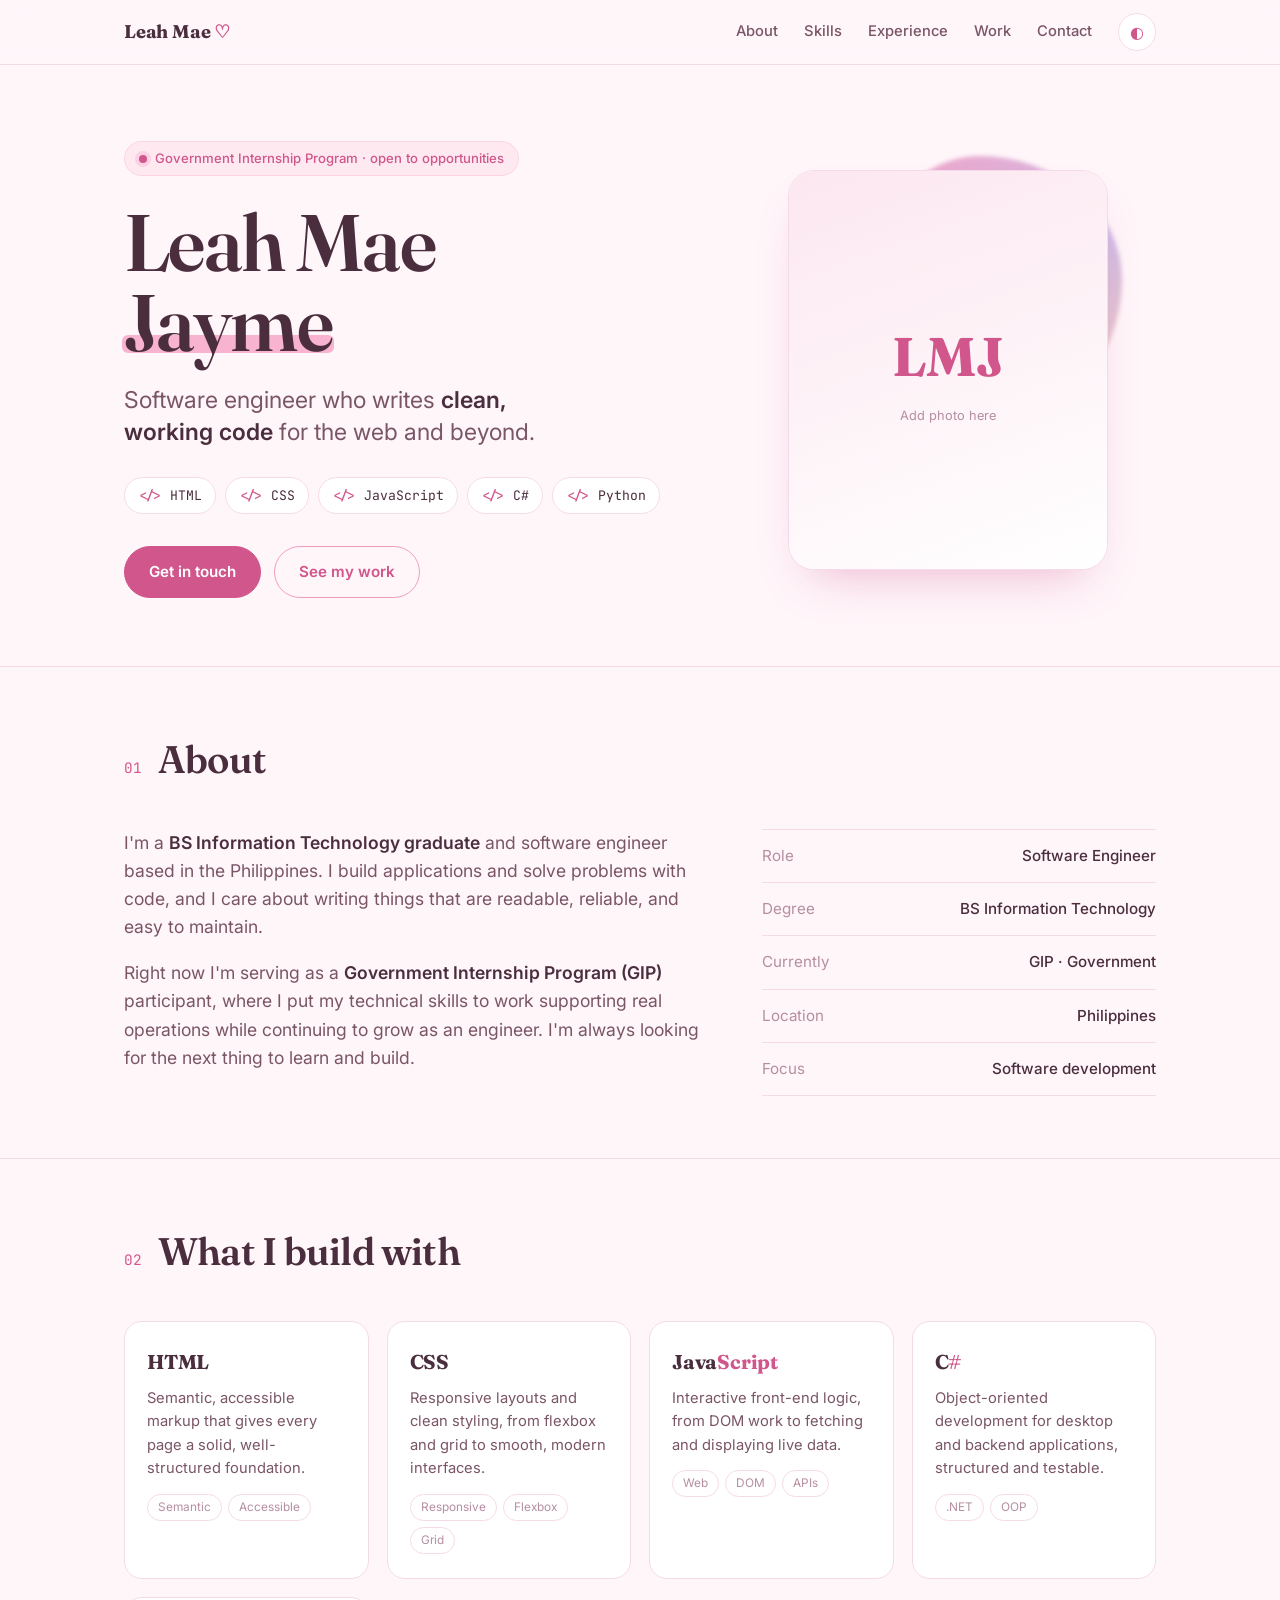
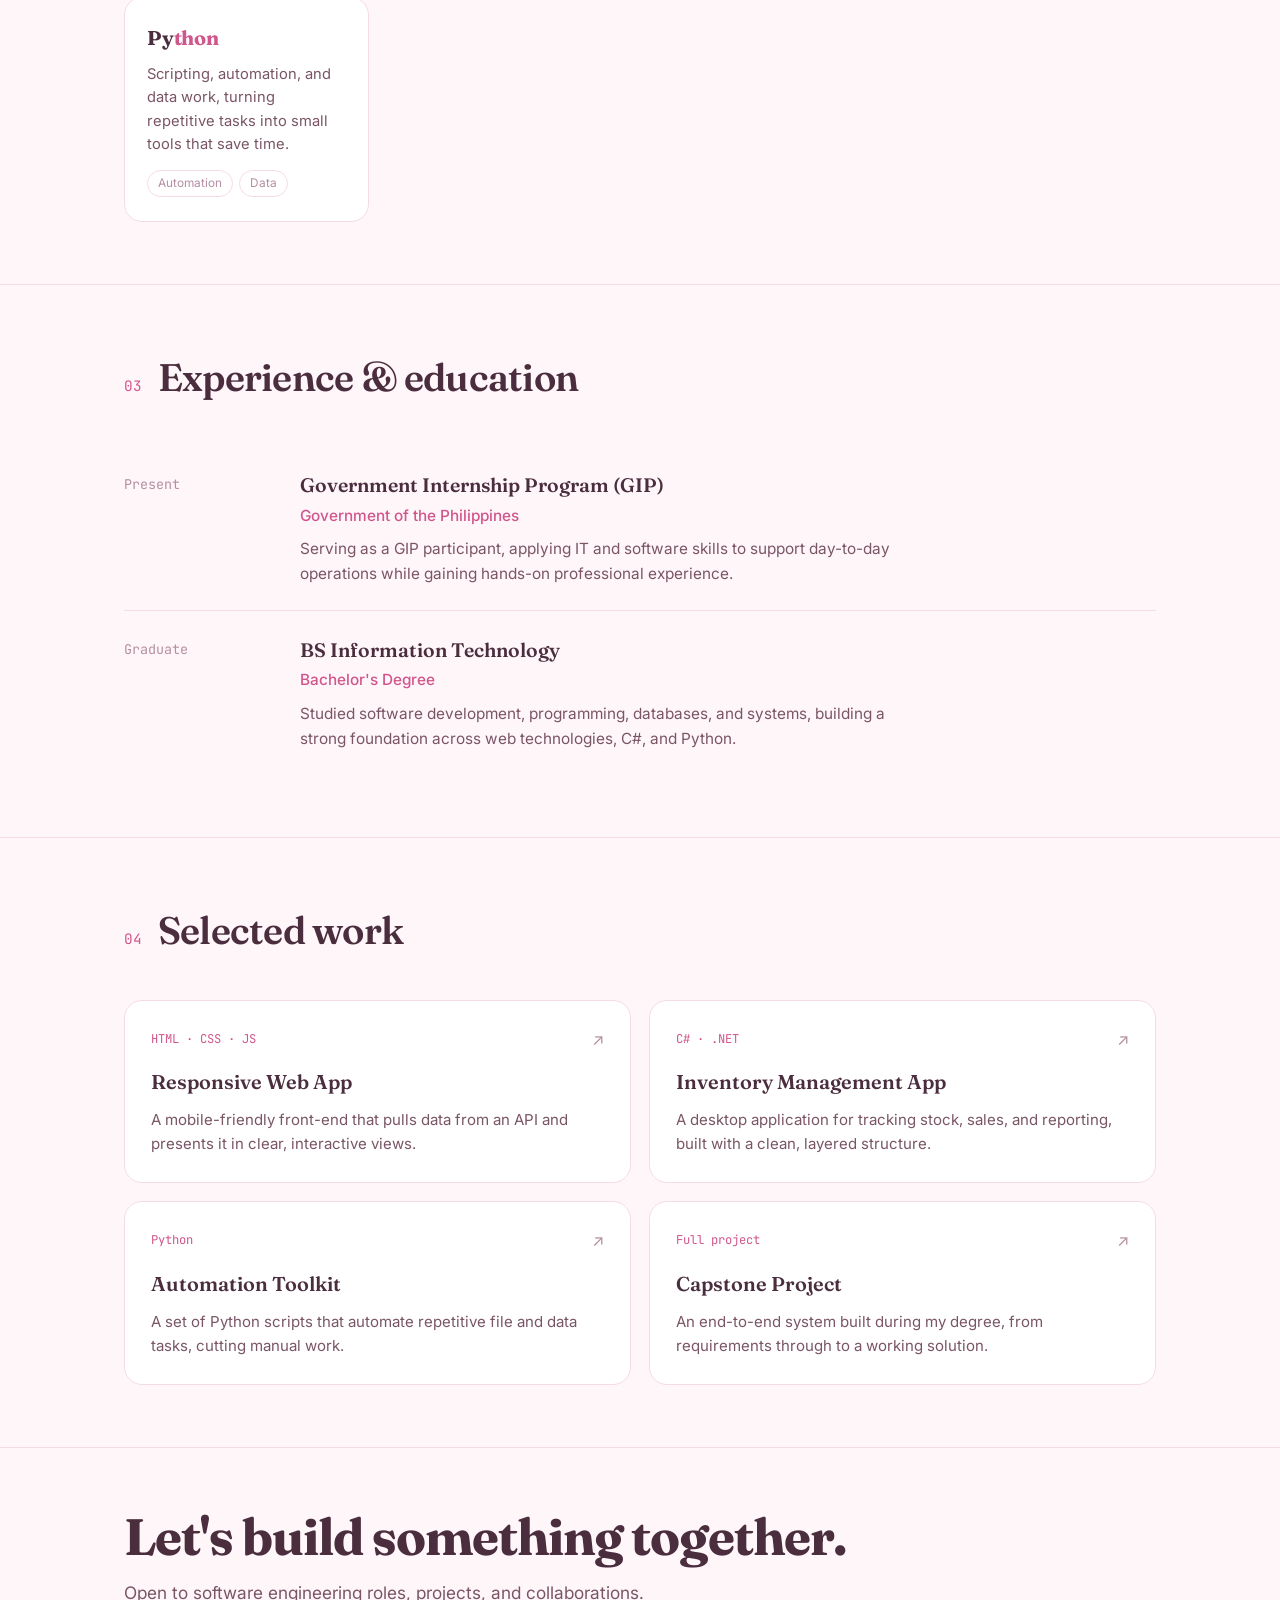
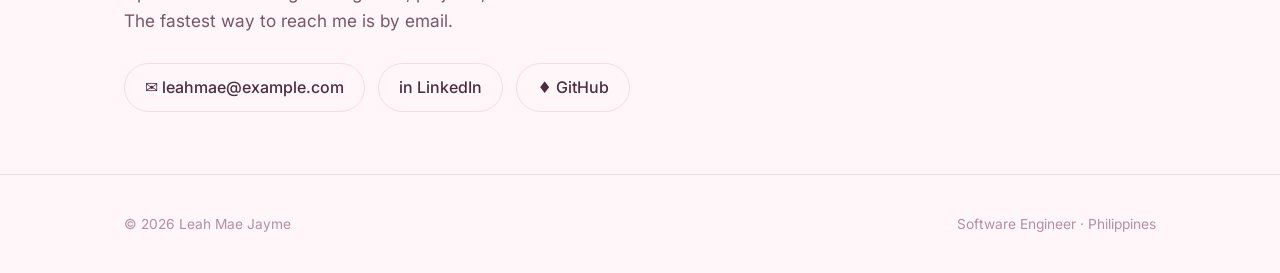
==== index.html @ d8b6f7a2 "xfrgtyht" ====
<!DOCTYPE html>
<html lang="en">
<head>
<meta charset="UTF-8">
<meta name="viewport" content="width=device-width, initial-scale=1, viewport-fit=cover">
<title>Leah Mae Jayme — Software Engineer</title>
<link rel="preconnect" href="https://fonts.googleapis.com">
<link rel="preconnect" href="https://fonts.gstatic.com" crossorigin>
<link href="https://fonts.googleapis.com/css2?family=Fraunces:opsz,wght@9..144,500;9..144,600;9..144,700&family=Inter:wght@400;500;600&family=JetBrains+Mono:wght@500&display=swap" rel="stylesheet">
<link rel="stylesheet" href="style.css">
</head>
<body>

<header class="nav">
  <div class="wrap nav-inner">
    <div class="brand">Leah Mae<span> ♡</span></div>
    <nav class="nav-links">
      <a href="#about" class="hide-sm">About</a>
      <a href="#skills" class="hide-sm">Skills</a>
      <a href="#experience" class="hide-sm">Experience</a>
      <a href="#work" class="hide-sm">Work</a>
      <a href="#contact">Contact</a>
      <button class="theme-btn" id="theme" aria-label="Toggle dark mode">◐</button>
    </nav>
  </div>
</header>

<main>
  <section class="hero" style="border-top:none">
    <div class="wrap hero-grid">
      <div>
        <div class="avail reveal d1"><span class="dot"></span> Government Internship Program · open to opportunities</div>
        <h1 class="reveal d1">Leah Mae<br><span class="last">Jayme</span></h1>
        <p class="role reveal d2">Software engineer who writes <b>clean, working code</b> for the web and beyond.</p>
        <div class="langs reveal d3">
          <span class="chip"><b>&lt;/&gt;</b> HTML</span>
          <span class="chip"><b>&lt;/&gt;</b> CSS</span>
          <span class="chip"><b>&lt;/&gt;</b> JavaScript</span>
          <span class="chip"><b>&lt;/&gt;</b> C#</span>
          <span class="chip"><b>&lt;/&gt;</b> Python</span>
        </div>
        <div class="cta-row reveal d4">
          <a class="btn" href="#contact">Get in touch</a>
          <a class="btn ghost" href="#work">See my work</a>
        </div>
      </div>
      <div class="photo-col reveal d2">
        <div class="photo-frame">
          <div class="blob"></div>
          <div class="photo">
            <!-- To use a real photo, replace this whole .photo-ph block with:
                 <img class="photo-img" src="PHOTO_URL_OR_DATA_URI" alt="Leah Mae Jayme"> -->
            <div class="photo-ph">
              <span class="initials">LMJ</span>
              <small>Add photo here</small>
            </div>
          </div>
        </div>
      </div>
    </div>
  </section>

  <section id="about">
    <div class="wrap">
      <div class="sec-head"><span class="idx">01</span><h2>About</h2></div>
      <div class="about-grid">
        <div>
          <p>I'm a <b>BS Information Technology graduate</b> and software engineer based in the Philippines. I build applications and solve problems with code, and I care about writing things that are readable, reliable, and easy to maintain.</p>
          <p>Right now I'm serving as a <b>Government Internship Program (GIP)</b> participant, where I put my technical skills to work supporting real operations while continuing to grow as an engineer. I'm always looking for the next thing to learn and build.</p>
        </div>
        <div class="facts">
          <div class="fact"><span class="k">Role</span><span class="v">Software Engineer</span></div>
          <div class="fact"><span class="k">Degree</span><span class="v">BS Information Technology</span></div>
          <div class="fact"><span class="k">Currently</span><span class="v">GIP · Government</span></div>
          <div class="fact"><span class="k">Location</span><span class="v">Philippines</span></div>
          <div class="fact"><span class="k">Focus</span><span class="v">Software development</span></div>
        </div>
      </div>
    </div>
  </section>

  <section id="skills">
    <div class="wrap">
      <div class="sec-head"><span class="idx">02</span><h2>What I build with</h2></div>
      <div class="skills">
        <div class="skill">
          <div class="lang">HTML</div>
          <p>Semantic, accessible markup that gives every page a solid, well-structured foundation.</p>
          <div class="tags"><span>Semantic</span><span>Accessible</span></div>
        </div>
        <div class="skill">
          <div class="lang">CSS</div>
          <p>Responsive layouts and clean styling, from flexbox and grid to smooth, modern interfaces.</p>
          <div class="tags"><span>Responsive</span><span>Flexbox</span><span>Grid</span></div>
        </div>
        <div class="skill">
          <div class="lang">Java<em>Script</em></div>
          <p>Interactive front-end logic, from DOM work to fetching and displaying live data.</p>
          <div class="tags"><span>Web</span><span>DOM</span><span>APIs</span></div>
        </div>
        <div class="skill">
          <div class="lang">C<em>#</em></div>
          <p>Object-oriented development for desktop and backend applications, structured and testable.</p>
          <div class="tags"><span>.NET</span><span>OOP</span></div>
        </div>
        <div class="skill">
          <div class="lang">Py<em>thon</em></div>
          <p>Scripting, automation, and data work, turning repetitive tasks into small tools that save time.</p>
          <div class="tags"><span>Automation</span><span>Data</span></div>
        </div>
      </div>
    </div>
  </section>

  <section id="experience">
    <div class="wrap">
      <div class="sec-head"><span class="idx">03</span><h2>Experience &amp; education</h2></div>
      <div class="tl">
        <div class="tl-item">
          <div class="tl-when">Present</div>
          <div class="tl-body">
            <h3>Government Internship Program (GIP)</h3>
            <div class="org">Government of the Philippines</div>
            <p>Serving as a GIP participant, applying IT and software skills to support day-to-day operations while gaining hands-on professional experience.</p>
          </div>
        </div>
        <div class="tl-item">
          <div class="tl-when">Graduate</div>
          <div class="tl-body">
            <h3>BS Information Technology</h3>
            <div class="org">Bachelor's Degree</div>
            <p>Studied software development, programming, databases, and systems, building a strong foundation across web technologies, C#, and Python.</p>
          </div>
        </div>
      </div>
    </div>
  </section>

  <section id="work">
    <div class="wrap">
      <div class="sec-head"><span class="idx">04</span><h2>Selected work</h2></div>
      <div class="proj">
        <a class="card" href="#contact">
          <div class="top"><span class="stack">HTML · CSS · JS</span><span class="arrow">↗</span></div>
          <h3>Responsive Web App</h3>
          <p>A mobile-friendly front-end that pulls data from an API and presents it in clear, interactive views.</p>
        </a>
        <a class="card" href="#contact">
          <div class="top"><span class="stack">C# · .NET</span><span class="arrow">↗</span></div>
          <h3>Inventory Management App</h3>
          <p>A desktop application for tracking stock, sales, and reporting, built with a clean, layered structure.</p>
        </a>
        <a class="card" href="#contact">
          <div class="top"><span class="stack">Python</span><span class="arrow">↗</span></div>
          <h3>Automation Toolkit</h3>
          <p>A set of Python scripts that automate repetitive file and data tasks, cutting manual work.</p>
        </a>
        <a class="card" href="#contact">
          <div class="top"><span class="stack">Full project</span><span class="arrow">↗</span></div>
          <h3>Capstone Project</h3>
          <p>An end-to-end system built during my degree, from requirements through to a working solution.</p>
        </a>
      </div>
    </div>
  </section>

  <section id="contact" class="contact">
    <div class="wrap">
      <h2>Let's build something together.</h2>
      <p>Open to software engineering roles, projects, and collaborations. The fastest way to reach me is by email.</p>
      <div class="links">
        <a class="link-pill" href="mailto:leahmae@example.com">✉ leahmae@example.com</a>
        <a class="link-pill" href="#">in LinkedIn</a>
        <a class="link-pill" href="#">♦ GitHub</a>
      </div>
    </div>
  </section>
</main>

<footer>
  <div class="wrap">
    <span>© <span id="yr"></span> Leah Mae Jayme</span>
    <span>Software Engineer · Philippines</span>
  </div>
</footer>
<script src="script.js"></script>
</body>
</html>
---- style.css ----
:root {
    --blush: #FFF6FA;
    --blush-2: #FCE7F0;
    --ink: #4B2E3E;
    --ink-soft: #7A5566;
    --muted: #B58EA1;
    --line: #F5DBE7;
    --pink: #F49CC0;
    --pink-soft: #FBD3E4;
    --pink-ink: #D0568B;
    --lav: #C6B4E6;
    --peach: #FFC9B0;
    --card: #FFFFFF;
    box-sizing: border-box;
    padding-top: env(safe-area-inset-top, 0px);
    padding-bottom: env(safe-area-inset-bottom, 0px);
  }
  @media (prefers-color-scheme: dark) {
    :root:not([data-theme="light"]) {
      --blush: #221822;
      --blush-2: #2E2130;
      --ink: #FCEAF2;
      --ink-soft: #E4C6D6;
      --muted: #A9819A;
      --line: #3B2A38;
      --pink: #F7A8CB;
      --pink-soft: #4A2C3E;
      --pink-ink: #FBB9D6;
      --lav: #CBBAE9;
      --peach: #F2B79C;
      --card: #2A1D29;
    }
  }
  :root[data-theme="dark"] {
    --blush: #221822;
    --blush-2: #2E2130;
    --ink: #FCEAF2;
    --ink-soft: #E4C6D6;
    --muted: #A9819A;
    --line: #3B2A38;
    --pink: #F7A8CB;
    --pink-soft: #4A2C3E;
    --pink-ink: #FBB9D6;
    --lav: #CBBAE9;
    --peach: #F2B79C;
    --card: #2A1D29;
  }

  * { box-sizing: border-box; }
  html { scroll-behavior: smooth; scroll-padding-top: calc(env(safe-area-inset-top, 0px) + 84px); }
  @media (prefers-reduced-motion: reduce) { html { scroll-behavior: auto; } }
  body {
    margin: 0;
    background: var(--blush);
    color: var(--ink);
    font-family: 'Inter', system-ui, sans-serif;
    line-height: 1.6;
    -webkit-font-smoothing: antialiased;
    overflow-x: hidden;
  }
  img { max-width: 100%; display: block; }
  a { color: inherit; }
  ::selection { background: var(--pink); color: #4B2E3E; }
  .wrap { width: 100%; max-width: 1080px; margin: 0 auto; padding: 0 24px; }

  /* Nav */
  header.nav {
    position: sticky; top: 0; z-index: 50;
    padding-top: env(safe-area-inset-top, 0px);
    background: color-mix(in srgb, var(--blush) 82%, transparent);
    backdrop-filter: blur(10px);
    border-bottom: 1px solid var(--line);
  }
  .nav-inner { display: flex; align-items: center; justify-content: space-between; height: 64px; }
  .brand { font-family: 'Fraunces'; font-weight: 700; font-size: 1.15rem; letter-spacing: -0.01em; }
  .brand span { color: var(--pink-ink); }
  .nav-links { display: flex; gap: 26px; align-items: center; }
  .nav-links a { text-decoration: none; color: var(--ink-soft); font-size: 0.92rem; font-weight: 500; transition: color .2s; }
  .nav-links a:hover { color: var(--pink-ink); }
  .theme-btn {
    border: 1px solid var(--line); background: var(--card); color: var(--pink-ink);
    width: 38px; height: 38px; border-radius: 50%; cursor: pointer; font-size: 1rem;
    display: grid; place-items: center; transition: border-color .2s, transform .2s;
  }
  .theme-btn:hover { border-color: var(--pink); transform: rotate(20deg); }
  @media (max-width: 640px) { .hide-sm { display: none; } }

  /* Hero */
  .hero { padding: 76px 0 68px; }
  .hero-grid { display: grid; grid-template-columns: 1.35fr 1fr; gap: 56px; align-items: center; }
  .avail {
    display: inline-flex; align-items: center; gap: 8px;
    font-size: 0.82rem; font-weight: 500; color: var(--pink-ink);
    border: 1px solid var(--pink-soft); border-radius: 999px; padding: 6px 14px; margin-bottom: 26px;
    background: color-mix(in srgb, var(--pink) 14%, transparent);
  }
  .avail .dot { width: 8px; height: 8px; border-radius: 50%; background: var(--pink-ink); box-shadow: 0 0 0 4px color-mix(in srgb, var(--pink) 30%, transparent); }
  .hero h1 {
    font-family: 'Fraunces'; font-weight: 600;
    font-size: clamp(2.7rem, 7vw, 5rem); line-height: 1.0; letter-spacing: -0.02em; margin: 0;
  }
  .hero h1 .last { position: relative; display: inline-block; }
  .hero h1 .last::after {
    content: ""; position: absolute; left: -2px; right: -2px; bottom: 0.12em; height: 0.22em;
    background: var(--pink); border-radius: 6px; z-index: -1; opacity: .75;
    transform: scaleX(0); transform-origin: left;
    animation: swash 0.7s cubic-bezier(.5,.1,.2,1) 0.5s forwards;
  }
  @keyframes swash { to { transform: scaleX(1); } }
  .hero .role {
    font-family: 'Inter'; font-weight: 400; font-size: clamp(1.1rem, 2.6vw, 1.45rem);
    color: var(--ink-soft); margin: 22px 0 0; max-width: 30ch; line-height: 1.4;
  }
  .hero .role b { color: var(--ink); font-weight: 600; }
  .langs { display: flex; flex-wrap: wrap; gap: 9px; margin: 28px 0 32px; }
  .chip {
    font-family: 'JetBrains Mono', monospace; font-size: 0.82rem;
    padding: 7px 13px; border-radius: 999px;
    border: 1px solid var(--line); background: var(--card); color: var(--ink);
  }
  .chip b { color: var(--pink-ink); font-weight: 500; }
  .cta-row { display: flex; flex-wrap: wrap; gap: 13px; align-items: center; }
  .btn {
    display: inline-flex; align-items: center; gap: 8px; text-decoration: none;
    font-weight: 600; font-size: 0.95rem; padding: 13px 24px; border-radius: 999px;
    background: var(--pink-ink); color: #fff; border: 1px solid var(--pink-ink);
    transition: transform .15s, box-shadow .2s;
  }
  .btn:hover { transform: translateY(-2px); box-shadow: 0 10px 24px -10px var(--pink-ink); }
  .btn.ghost { background: transparent; color: var(--pink-ink); border-color: var(--pink); box-shadow: none; }
  .btn.ghost:hover { background: color-mix(in srgb, var(--pink) 14%, transparent); transform: translateY(-2px); }

  /* Photo */
  .photo-col { display: flex; justify-content: center; }
  .photo-frame { position: relative; width: 100%; max-width: 320px; aspect-ratio: 4/5; }
  .photo-frame .blob {
    position: absolute; inset: -14px -14px auto auto; width: 80%; height: 70%;
    background: linear-gradient(140deg, var(--pink) 0%, var(--lav) 55%, var(--peach) 100%);
    border-radius: 44% 56% 60% 40% / 50% 44% 56% 50%; z-index: 0; filter: blur(2px); opacity: .9;
    animation: float 8s ease-in-out infinite;
  }
  @keyframes float { 50% { transform: translate(6px,-8px) rotate(4deg); } }
  .photo {
    position: relative; z-index: 1; width: 100%; height: 100%; overflow: hidden;
    border-radius: 26px; border: 1px solid var(--line); background: var(--card);
    box-shadow: 0 24px 50px -24px color-mix(in srgb, var(--pink-ink) 45%, transparent);
  }
  /* Replace the placeholder below with: <img class="photo-img" src="..."> */
  .photo-img { width: 100%; height: 100%; object-fit: cover; }
  .photo-ph {
    width: 100%; height: 100%; display: flex; flex-direction: column; gap: 6px;
    align-items: center; justify-content: center;
    background: linear-gradient(160deg, var(--blush-2), var(--card));
  }
  .photo-ph .initials { font-family: 'Fraunces'; font-weight: 700; font-size: 3.4rem; color: var(--pink-ink); }
  .photo-ph small { color: var(--muted); font-size: 0.8rem; }
  @media (prefers-reduced-motion: reduce) { .photo-frame .blob { animation: none; } }
  @media (max-width: 820px) {
    .hero-grid { grid-template-columns: 1fr; gap: 40px; }
    .photo-col { order: -1; justify-content: flex-start; }
    .photo-frame { max-width: 240px; }
  }

  .reveal { opacity: 0; transform: translateY(16px); animation: rise .7s cubic-bezier(.2,.6,.2,1) forwards; }
  .reveal.d1 { animation-delay: .05s; } .reveal.d2 { animation-delay: .15s; }
  .reveal.d3 { animation-delay: .25s; } .reveal.d4 { animation-delay: .35s; }
  @keyframes rise { to { opacity: 1; transform: none; } }
  @media (prefers-reduced-motion: reduce) {
    .reveal { opacity: 1; transform: none; animation: none; }
    .hero h1 .last::after { transform: scaleX(1); animation: none; }
  }

  /* Sections */
  section { padding: 62px 0; border-top: 1px solid var(--line); }
  .sec-head { display: flex; align-items: baseline; gap: 16px; margin-bottom: 38px; }
  .sec-head .idx { font-family: 'JetBrains Mono', monospace; color: var(--pink-ink); font-size: 0.9rem; }
  .sec-head h2 { font-family: 'Fraunces'; font-weight: 600; font-size: clamp(1.7rem, 4vw, 2.4rem); letter-spacing: -0.02em; margin: 0; }

  .about-grid { display: grid; grid-template-columns: 1.5fr 1fr; gap: 48px; }
  .about-grid p { font-size: 1.1rem; color: var(--ink-soft); margin: 0 0 18px; max-width: 60ch; }
  .about-grid p b { color: var(--ink); font-weight: 600; }
  .facts { display: flex; flex-direction: column; border-top: 1px solid var(--line); }
  .fact { display: flex; justify-content: space-between; gap: 16px; padding: 14px 0; border-bottom: 1px solid var(--line); font-size: 0.95rem; }
  .fact .k { color: var(--muted); }
  .fact .v { color: var(--ink); font-weight: 500; text-align: right; }
  @media (max-width: 760px) { .about-grid { grid-template-columns: 1fr; gap: 30px; } }

  .skills { display: grid; grid-template-columns: repeat(auto-fit, minmax(200px, 1fr)); gap: 18px; }
  .skill { background: var(--card); border: 1px solid var(--line); border-radius: 18px; padding: 24px 22px; display: flex; flex-direction: column; gap: 9px; transition: transform .2s, border-color .2s; }
  .skill:hover { transform: translateY(-3px); border-color: var(--pink); }
  .skill .lang { font-family: 'Fraunces'; font-weight: 700; font-size: 1.25rem; letter-spacing: -0.01em; }
  .skill .lang em { font-style: normal; color: var(--pink-ink); }
  .skill p { margin: 0; color: var(--ink-soft); font-size: 0.92rem; }
  .skill .tags { display: flex; flex-wrap: wrap; gap: 6px; margin-top: 4px; }
  .skill .tags span { font-size: 0.74rem; color: var(--muted); border: 1px solid var(--line); border-radius: 999px; padding: 3px 10px; }

  .tl { display: flex; flex-direction: column; }
  .tl-item { display: grid; grid-template-columns: 150px 1fr; gap: 26px; padding: 24px 0; border-top: 1px solid var(--line); }
  .tl-item:first-child { border-top: none; }
  .tl-when { color: var(--muted); font-family: 'JetBrains Mono', monospace; font-size: 0.84rem; padding-top: 4px; }
  .tl-body h3 { font-family: 'Fraunces'; font-weight: 600; font-size: 1.22rem; margin: 0 0 2px; }
  .tl-body .org { color: var(--pink-ink); font-weight: 500; font-size: 0.96rem; margin-bottom: 9px; }
  .tl-body p { margin: 0; color: var(--ink-soft); font-size: 0.96rem; max-width: 62ch; }
  @media (max-width: 640px) { .tl-item { grid-template-columns: 1fr; gap: 6px; } }

  .proj { display: grid; grid-template-columns: repeat(2, 1fr); gap: 18px; }
  .card { background: var(--card); border: 1px solid var(--line); border-radius: 18px; padding: 26px; display: flex; flex-direction: column; gap: 10px; transition: border-color .2s, transform .2s; text-decoration: none; color: inherit; }
  .card:hover { border-color: var(--pink); transform: translateY(-3px); }
  .card .top { display: flex; justify-content: space-between; align-items: center; }
  .card .stack { font-family: 'JetBrains Mono', monospace; font-size: 0.76rem; color: var(--pink-ink); }
  .card .arrow { color: var(--muted); transition: color .2s, transform .2s; }
  .card:hover .arrow { color: var(--pink-ink); transform: translate(3px,-3px); }
  .card h3 { font-family: 'Fraunces'; font-weight: 600; font-size: 1.25rem; margin: 4px 0 0; }
  .card p { margin: 0; color: var(--ink-soft); font-size: 0.94rem; }
  @media (max-width: 680px) { .proj { grid-template-columns: 1fr; } }

  .contact h2 { font-family: 'Fraunces'; font-weight: 700; font-size: clamp(2rem, 6vw, 3.2rem); letter-spacing: -0.02em; margin: 0 0 16px; line-height: 1.04; }
  .contact p { color: var(--ink-soft); font-size: 1.08rem; max-width: 48ch; margin: 0 0 28px; }
  .links { display: flex; flex-wrap: wrap; gap: 13px; }
  .link-pill { display: inline-flex; align-items: center; gap: 9px; text-decoration: none; border: 1px solid var(--line); border-radius: 999px; padding: 11px 20px; font-weight: 500; color: var(--ink); transition: border-color .2s, color .2s, transform .15s; }
  .link-pill:hover { border-color: var(--pink); color: var(--pink-ink); transform: translateY(-2px); }

  footer { padding: 38px 0; border-top: 1px solid var(--line); }
  footer .wrap { display: flex; justify-content: space-between; flex-wrap: wrap; gap: 12px; color: var(--muted); font-size: 0.86rem; }

  :focus-visible { outline: 2px solid var(--pink-ink); outline-offset: 3px; border-radius: 6px; }
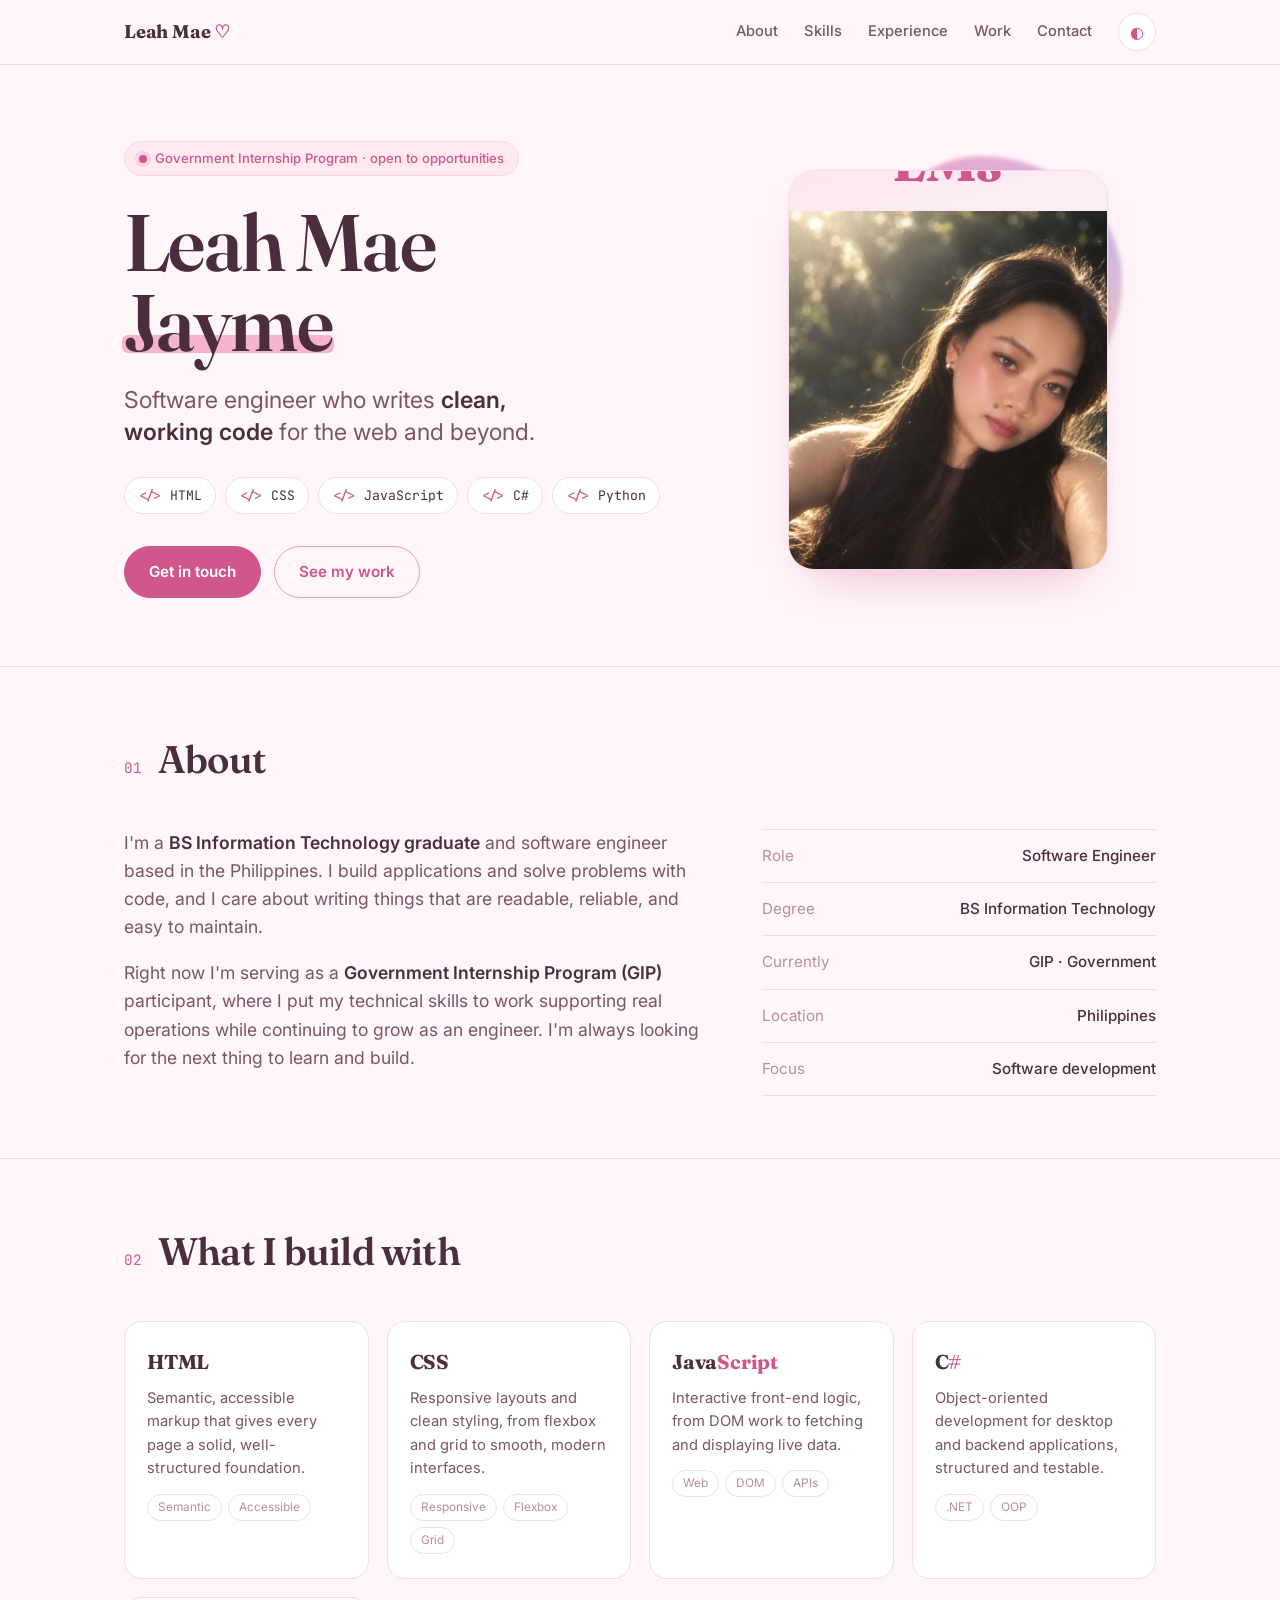
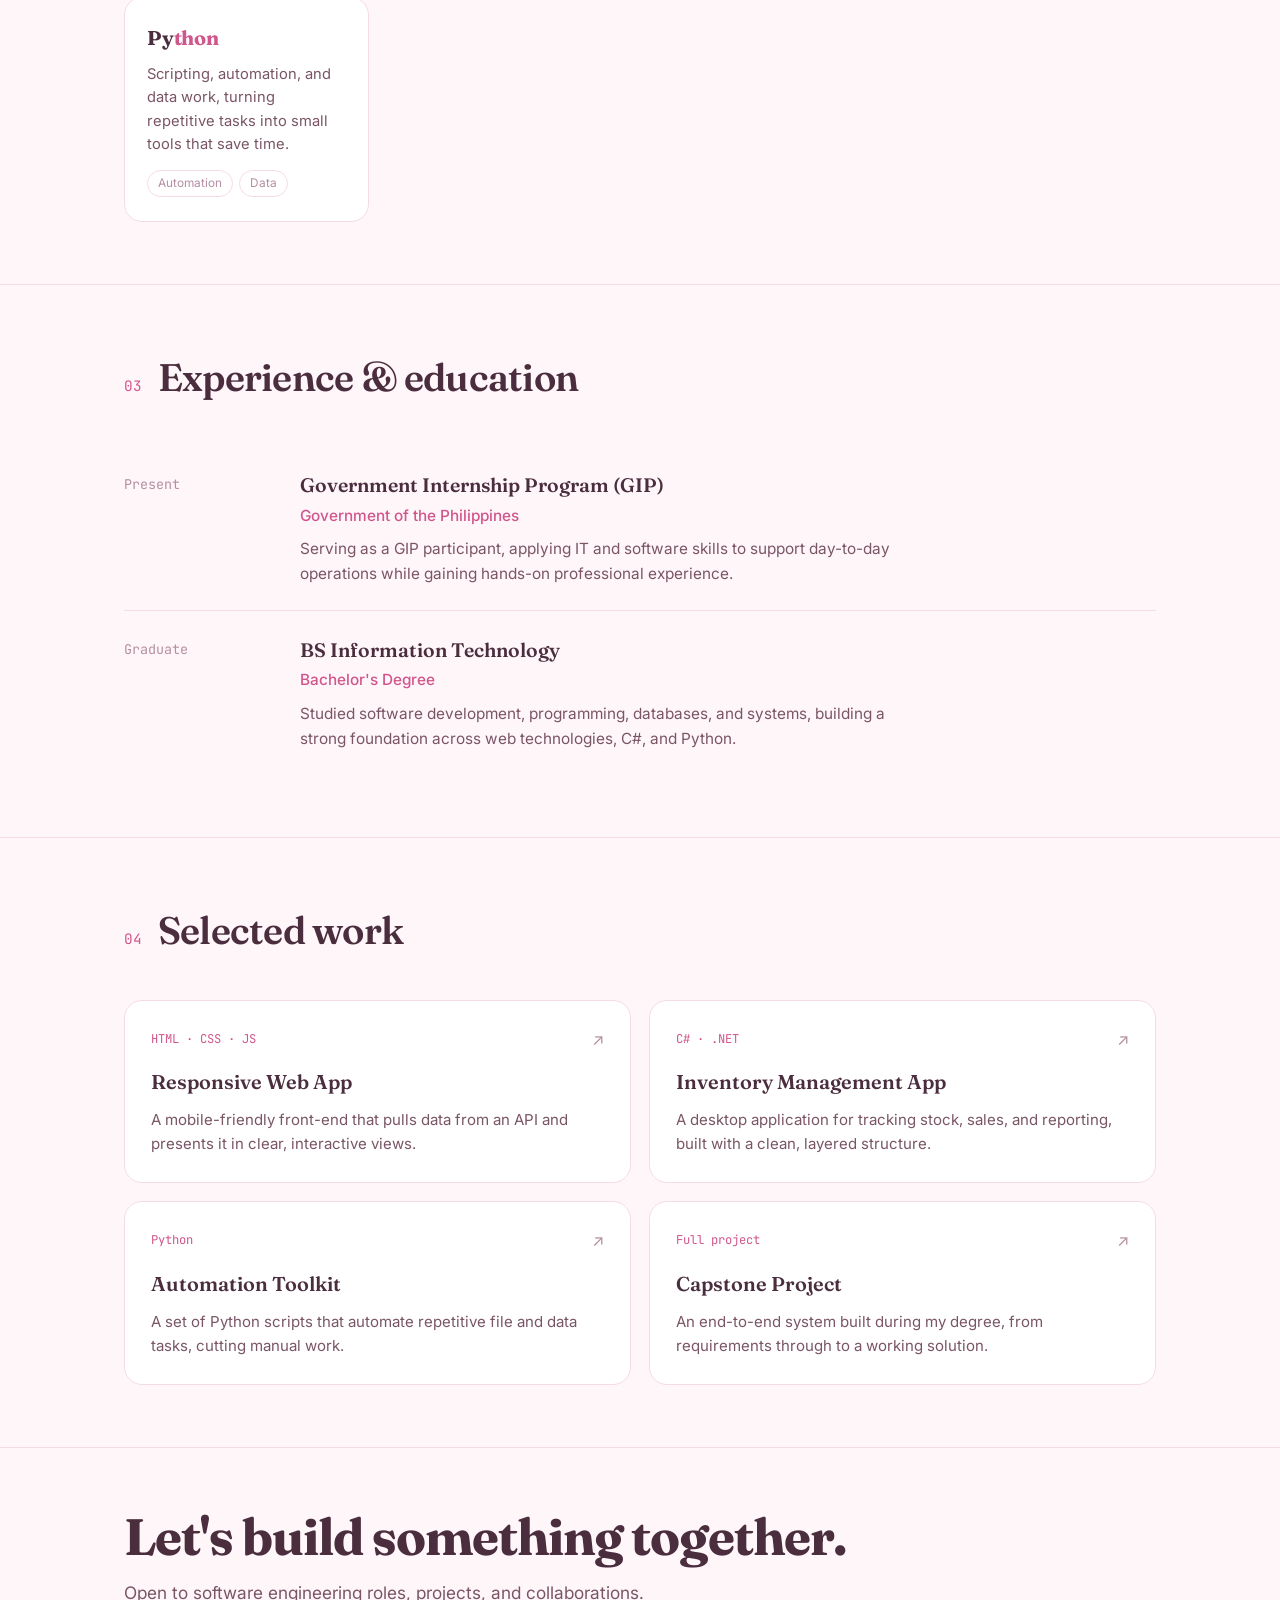
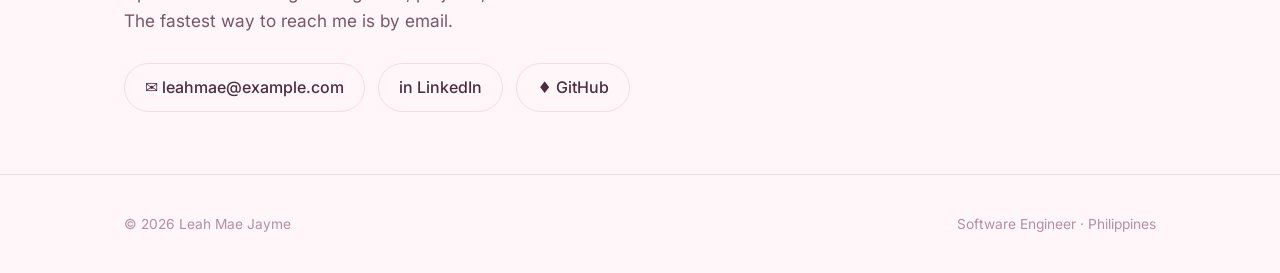
==== commit daa2e1b4: "Add portfolio website files including HTML, CSS, JavaScript, and image assets - Created `leahmae-por" ====
--- a/index.html
+++ b/index.html
@@ -52,7 +52,7 @@
                  <img class="photo-img" src="PHOTO_URL_OR_DATA_URI" alt="Leah Mae Jayme"> -->
             <div class="photo-ph">
               <span class="initials">LMJ</span>
-              <small>Add photo here</small>
+              <small><img src="leah.jpg" alt=""></small>
             </div>
           </div>
         </div>
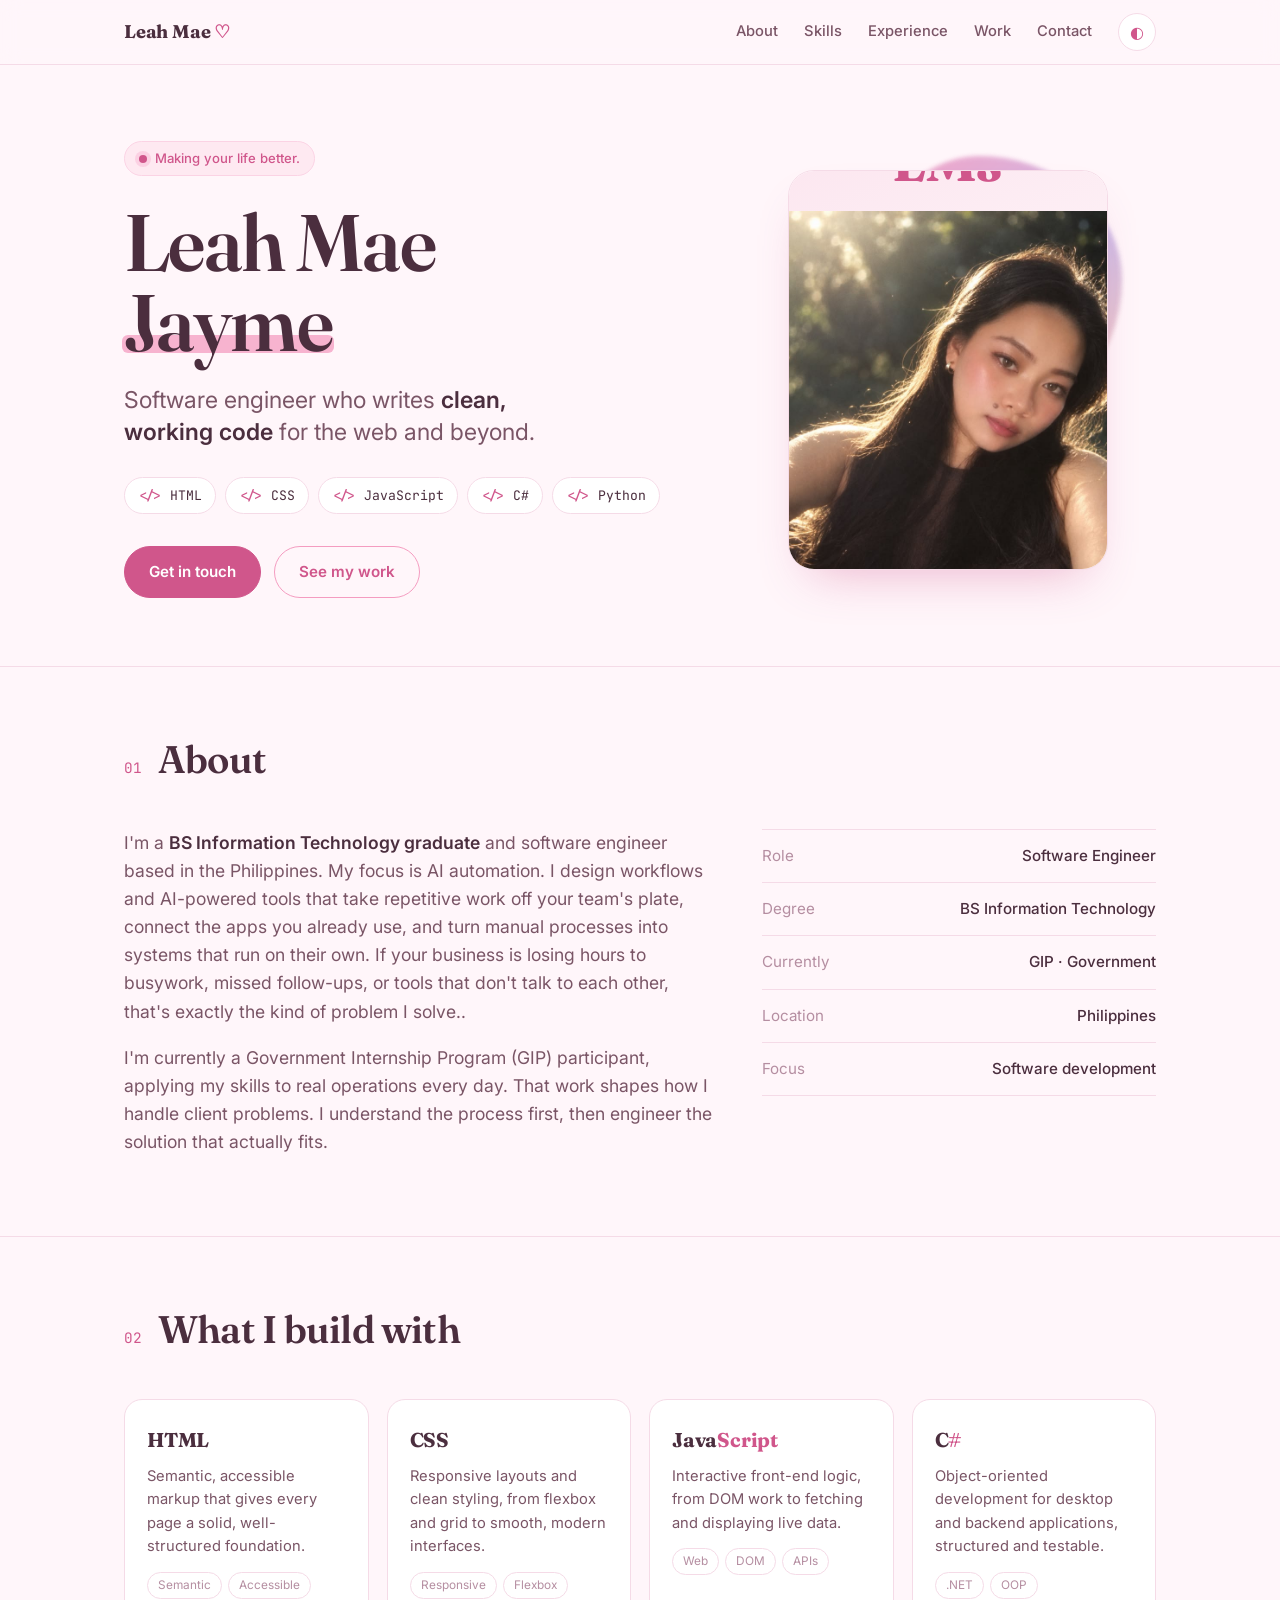
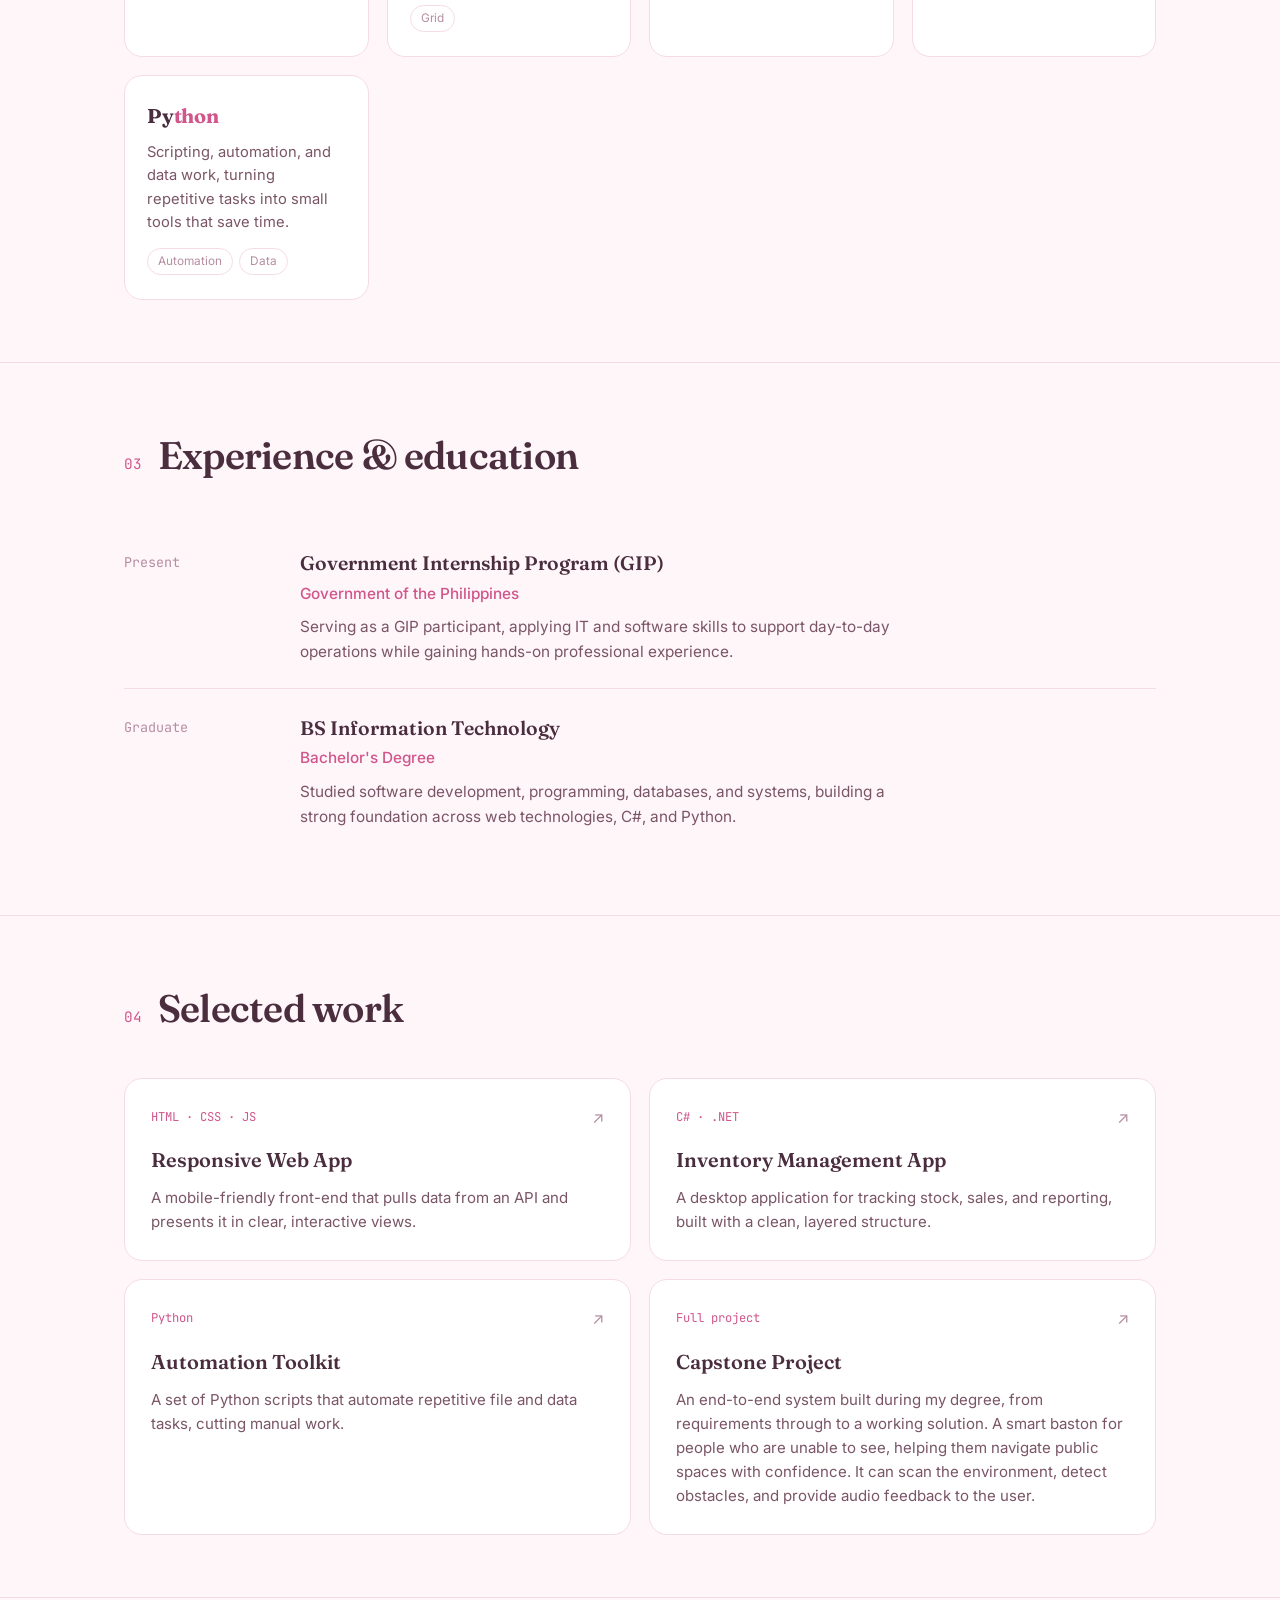
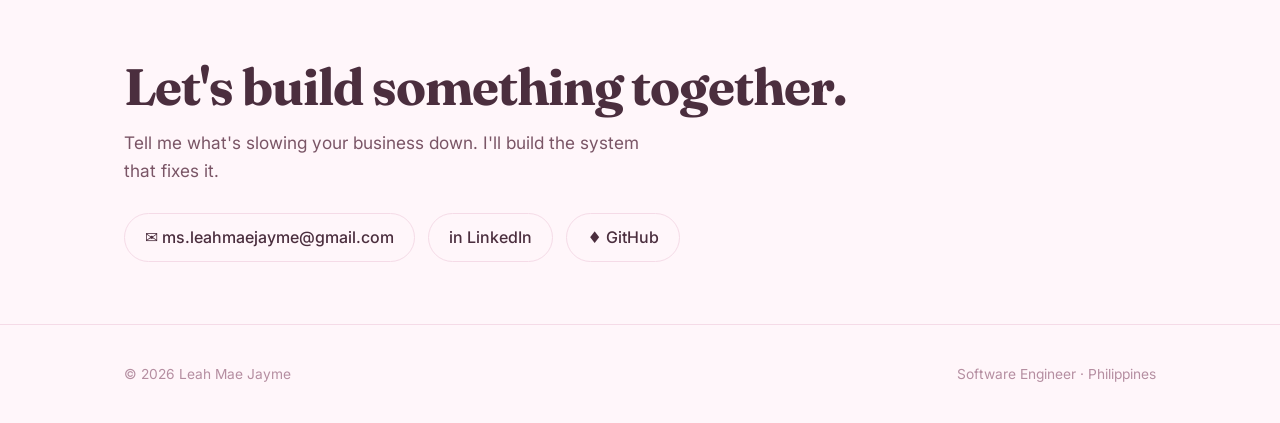
==== commit 473a4e94: "link" ====
--- a/index.html
+++ b/index.html
@@ -29,7 +29,7 @@
   <section class="hero" style="border-top:none">
     <div class="wrap hero-grid">
       <div>
-        <div class="avail reveal d1"><span class="dot"></span> Government Internship Program · open to opportunities</div>
+        <div class="avail reveal d1"><span class="dot"></span> Making your life better.</div>
         <h1 class="reveal d1">Leah Mae<br><span class="last">Jayme</span></h1>
         <p class="role reveal d2">Software engineer who writes <b>clean, working code</b> for the web and beyond.</p>
         <div class="langs reveal d3">
@@ -65,8 +65,8 @@
       <div class="sec-head"><span class="idx">01</span><h2>About</h2></div>
       <div class="about-grid">
         <div>
-          <p>I'm a <b>BS Information Technology graduate</b> and software engineer based in the Philippines. I build applications and solve problems with code, and I care about writing things that are readable, reliable, and easy to maintain.</p>
-          <p>Right now I'm serving as a <b>Government Internship Program (GIP)</b> participant, where I put my technical skills to work supporting real operations while continuing to grow as an engineer. I'm always looking for the next thing to learn and build.</p>
+          <p>I'm a <b>BS Information Technology graduate</b> and software engineer based in the Philippines. My focus is AI automation. I design workflows and AI-powered tools that take repetitive work off your team's plate, connect the apps you already use, and turn manual processes into systems that run on their own. If your business is losing hours to busywork, missed follow-ups, or tools that don't talk to each other, that's exactly the kind of problem I solve..</p>
+          <p>I'm currently a Government Internship Program (GIP) participant, applying my skills to real operations every day. That work shapes how I handle client problems. I understand the process first, then engineer the solution that actually fits.</p>
         </div>
         <div class="facts">
           <div class="fact"><span class="k">Role</span><span class="v">Software Engineer</span></div>
@@ -158,7 +158,9 @@
         <a class="card" href="#contact">
           <div class="top"><span class="stack">Full project</span><span class="arrow">↗</span></div>
           <h3>Capstone Project</h3>
-          <p>An end-to-end system built during my degree, from requirements through to a working solution.</p>
+          <p>An end-to-end system built during my degree, from requirements through to a working solution. A smart baston
+            for people who are unable to see, helping them navigate public spaces with confidence. It can scan the environment, detect obstacles, and provide audio feedback to the user. 
+          </p>
         </a>
       </div>
     </div>
@@ -167,11 +169,11 @@
   <section id="contact" class="contact">
     <div class="wrap">
       <h2>Let's build something together.</h2>
-      <p>Open to software engineering roles, projects, and collaborations. The fastest way to reach me is by email.</p>
+      <p>Tell me what's slowing your business down. I'll build the system that fixes it.</p>
       <div class="links">
-        <a class="link-pill" href="mailto:leahmae@example.com">✉ leahmae@example.com</a>
-        <a class="link-pill" href="#">in LinkedIn</a>
-        <a class="link-pill" href="#">♦ GitHub</a>
+        <a class="link-pill" href="mailto:ms.leahmaejayme@gmail.com">✉ ms.leahmaejayme@gmail.com</a>
+        <a class="link-pill" href="https://www.linkedin.com/in/leahmae-jayme-90a3113ab/" target="_blank" rel="noopener noreferrer">in LinkedIn</a>
+        <a class="link-pill" href="https://github.com/leahmaejayme" target="_blank" rel="noopener noreferrer">♦ GitHub</a>
       </div>
     </div>
   </section>
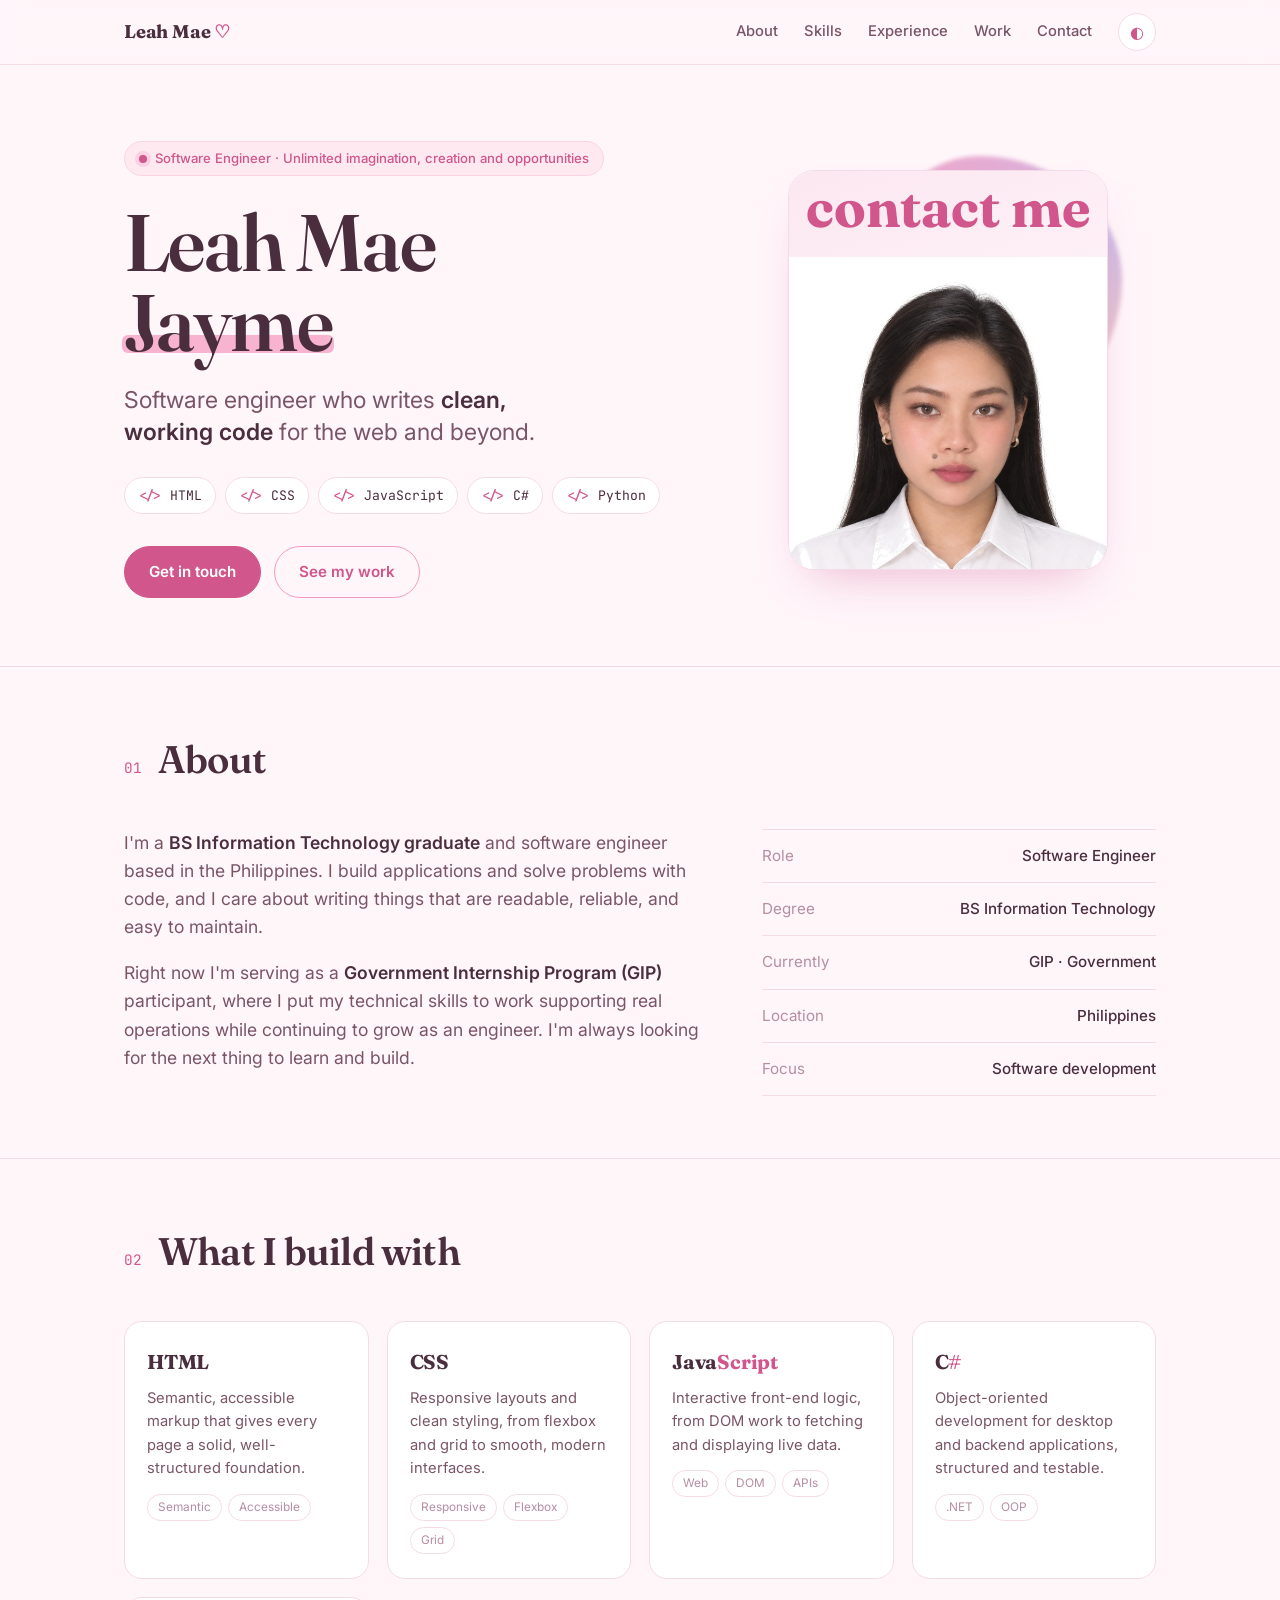
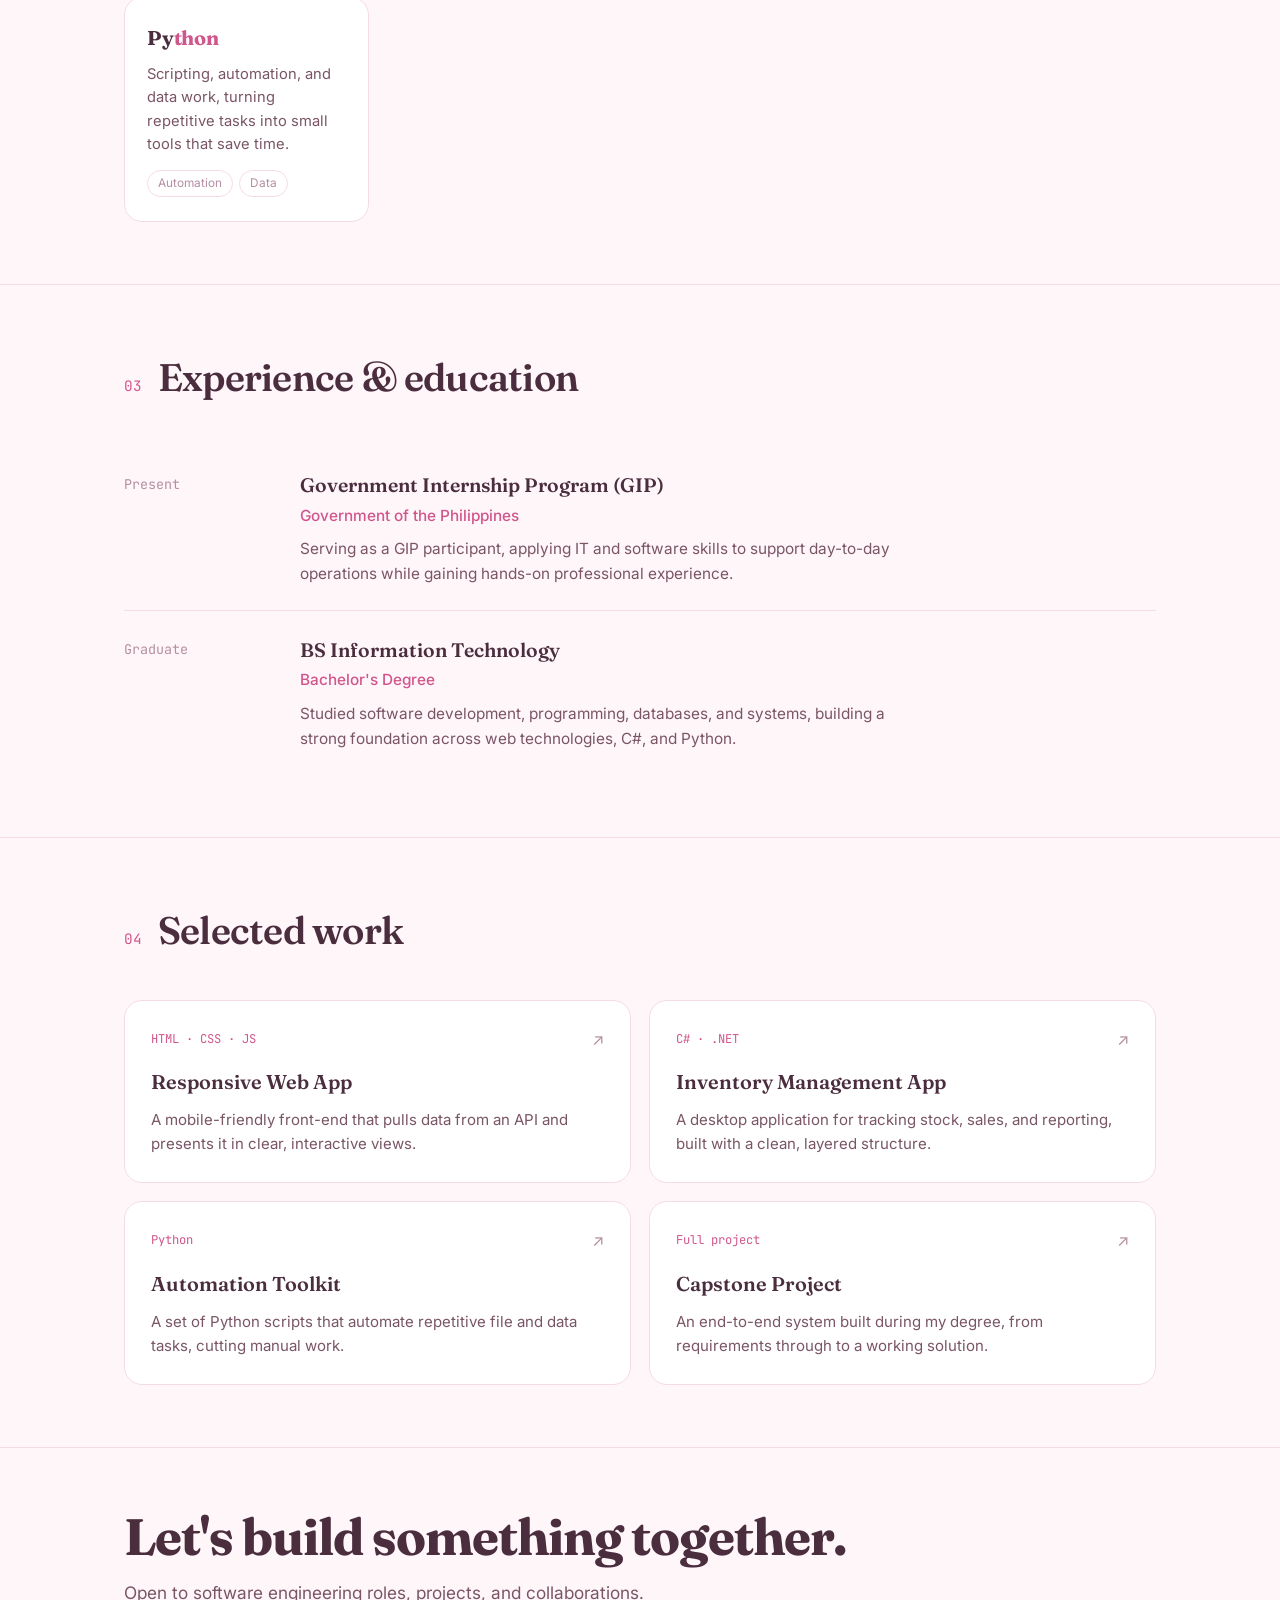
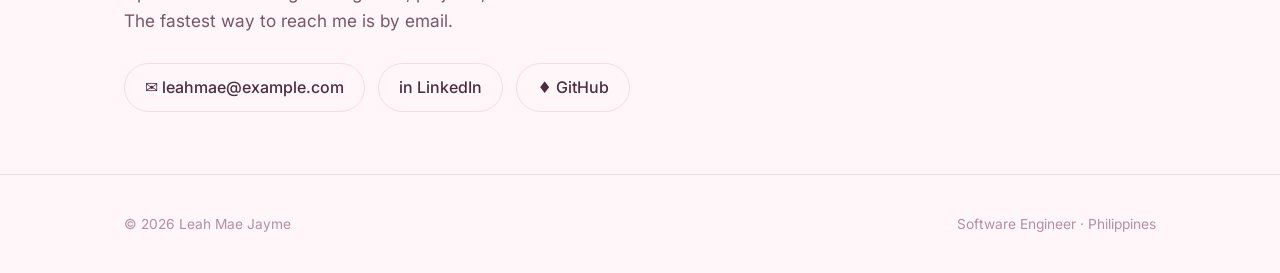
==== commit b7718877: "save it" ====
--- a/index.html
+++ b/index.html
@@ -29,7 +29,7 @@
   <section class="hero" style="border-top:none">
     <div class="wrap hero-grid">
       <div>
-        <div class="avail reveal d1"><span class="dot"></span> Making your life better.</div>
+        <div class="avail reveal d1"><span class="dot"></span> Software Engineer · Unlimited imagination, creation and opportunities</div>
         <h1 class="reveal d1">Leah Mae<br><span class="last">Jayme</span></h1>
         <p class="role reveal d2">Software engineer who writes <b>clean, working code</b> for the web and beyond.</p>
         <div class="langs reveal d3">
@@ -48,11 +48,10 @@
         <div class="photo-frame">
           <div class="blob"></div>
           <div class="photo">
-            <!-- To use a real photo, replace this whole .photo-ph block with:
-                 <img class="photo-img" src="PHOTO_URL_OR_DATA_URI" alt="Leah Mae Jayme"> -->
+            
             <div class="photo-ph">
-              <span class="initials">LMJ</span>
-              <small><img src="leah.jpg" alt=""></small>
+              <span class="initials">contact me</span>
+              <small> <img class="photo-img" src="leahh.jpg" alt="Leah Mae Jayme"></small>
             </div>
           </div>
         </div>
@@ -65,8 +64,8 @@
       <div class="sec-head"><span class="idx">01</span><h2>About</h2></div>
       <div class="about-grid">
         <div>
-          <p>I'm a <b>BS Information Technology graduate</b> and software engineer based in the Philippines. My focus is AI automation. I design workflows and AI-powered tools that take repetitive work off your team's plate, connect the apps you already use, and turn manual processes into systems that run on their own. If your business is losing hours to busywork, missed follow-ups, or tools that don't talk to each other, that's exactly the kind of problem I solve..</p>
-          <p>I'm currently a Government Internship Program (GIP) participant, applying my skills to real operations every day. That work shapes how I handle client problems. I understand the process first, then engineer the solution that actually fits.</p>
+          <p>I'm a <b>BS Information Technology graduate</b> and software engineer based in the Philippines. I build applications and solve problems with code, and I care about writing things that are readable, reliable, and easy to maintain.</p>
+          <p>Right now I'm serving as a <b>Government Internship Program (GIP)</b> participant, where I put my technical skills to work supporting real operations while continuing to grow as an engineer. I'm always looking for the next thing to learn and build.</p>
         </div>
         <div class="facts">
           <div class="fact"><span class="k">Role</span><span class="v">Software Engineer</span></div>
@@ -158,9 +157,7 @@
         <a class="card" href="#contact">
           <div class="top"><span class="stack">Full project</span><span class="arrow">↗</span></div>
           <h3>Capstone Project</h3>
-          <p>An end-to-end system built during my degree, from requirements through to a working solution. A smart baston
-            for people who are unable to see, helping them navigate public spaces with confidence. It can scan the environment, detect obstacles, and provide audio feedback to the user. 
-          </p>
+          <p>An end-to-end system built during my degree, from requirements through to a working solution.</p>
         </a>
       </div>
     </div>
@@ -169,11 +166,11 @@
   <section id="contact" class="contact">
     <div class="wrap">
       <h2>Let's build something together.</h2>
-      <p>Tell me what's slowing your business down. I'll build the system that fixes it.</p>
+      <p>Open to software engineering roles, projects, and collaborations. The fastest way to reach me is by email.</p>
       <div class="links">
-        <a class="link-pill" href="mailto:ms.leahmaejayme@gmail.com">✉ ms.leahmaejayme@gmail.com</a>
-        <a class="link-pill" href="https://www.linkedin.com/in/leahmae-jayme-90a3113ab/" target="_blank" rel="noopener noreferrer">in LinkedIn</a>
-        <a class="link-pill" href="https://github.com/leahmaejayme" target="_blank" rel="noopener noreferrer">♦ GitHub</a>
+        <a class="link-pill" href="mailto:leahmae@example.com">✉ leahmae@example.com</a>
+        <a class="link-pill" href="#">in LinkedIn</a>
+        <a class="link-pill" href="#">♦ GitHub</a>
       </div>
     </div>
   </section>
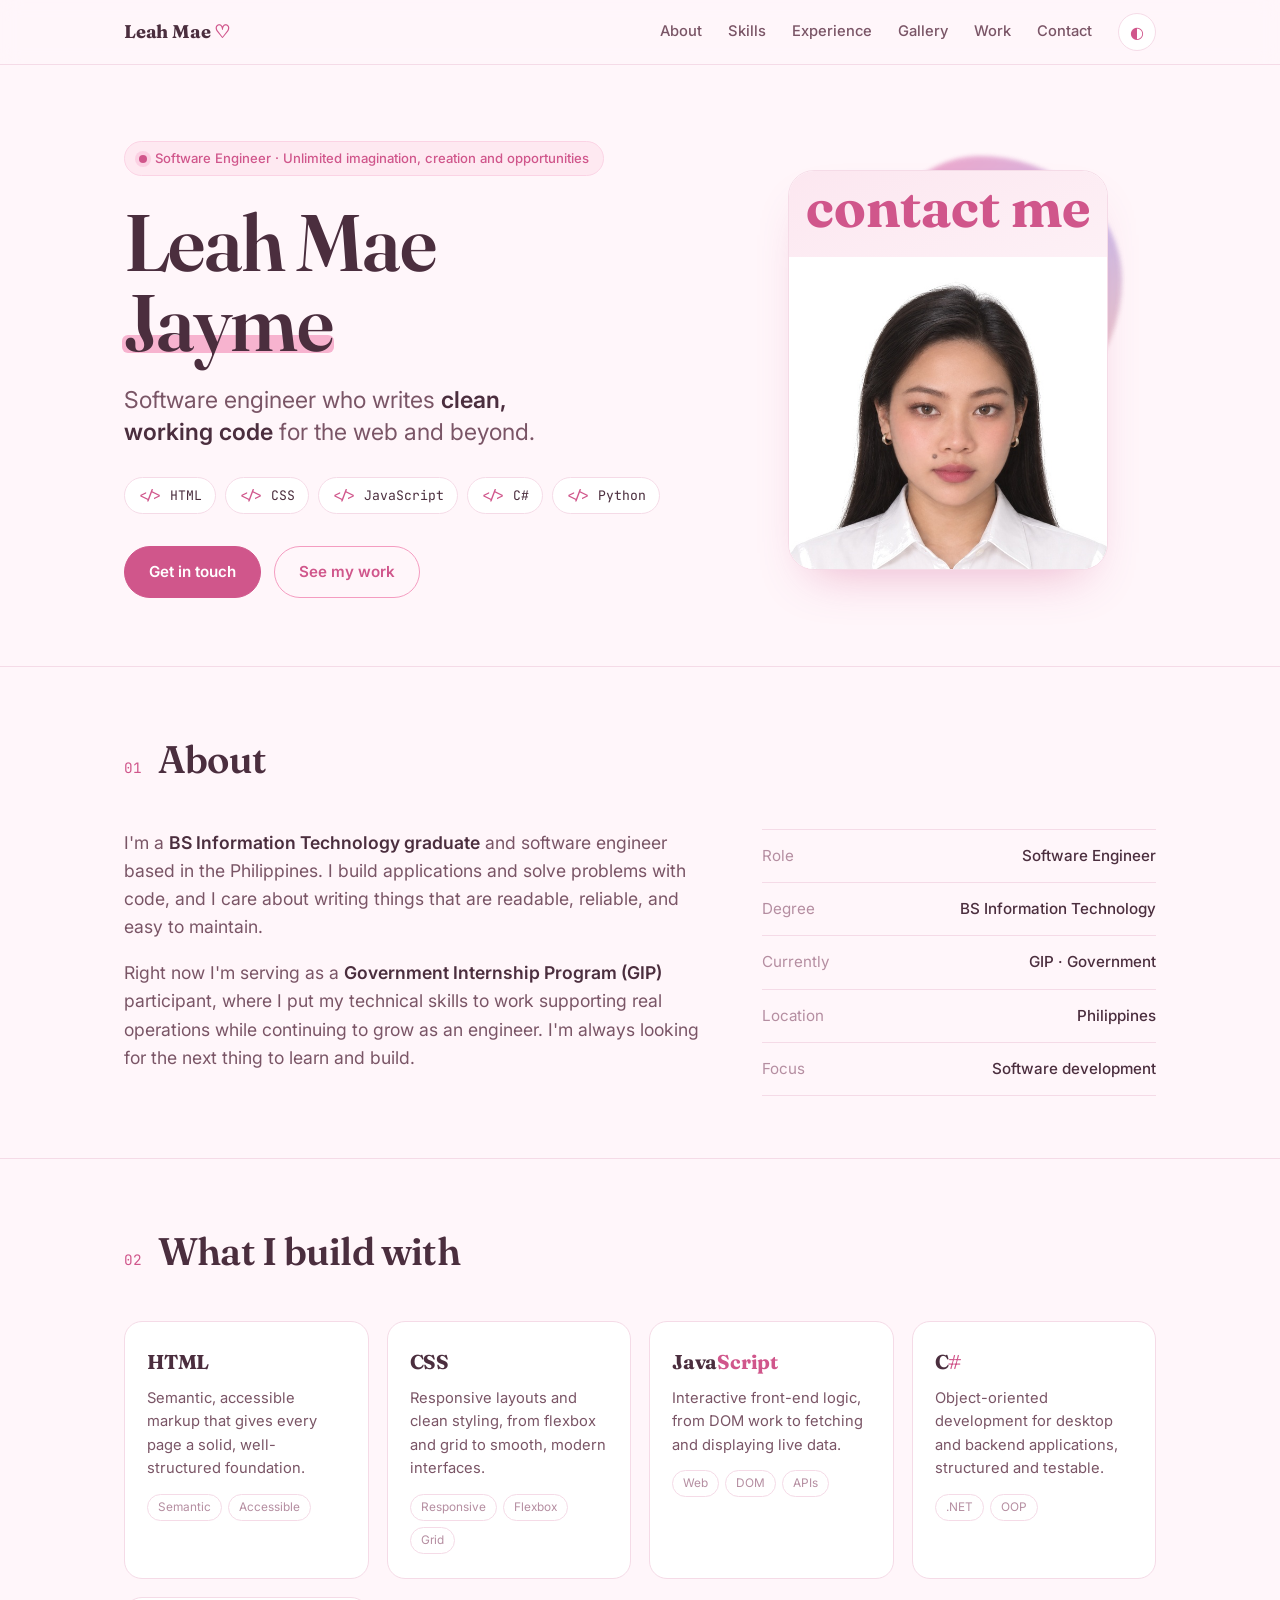
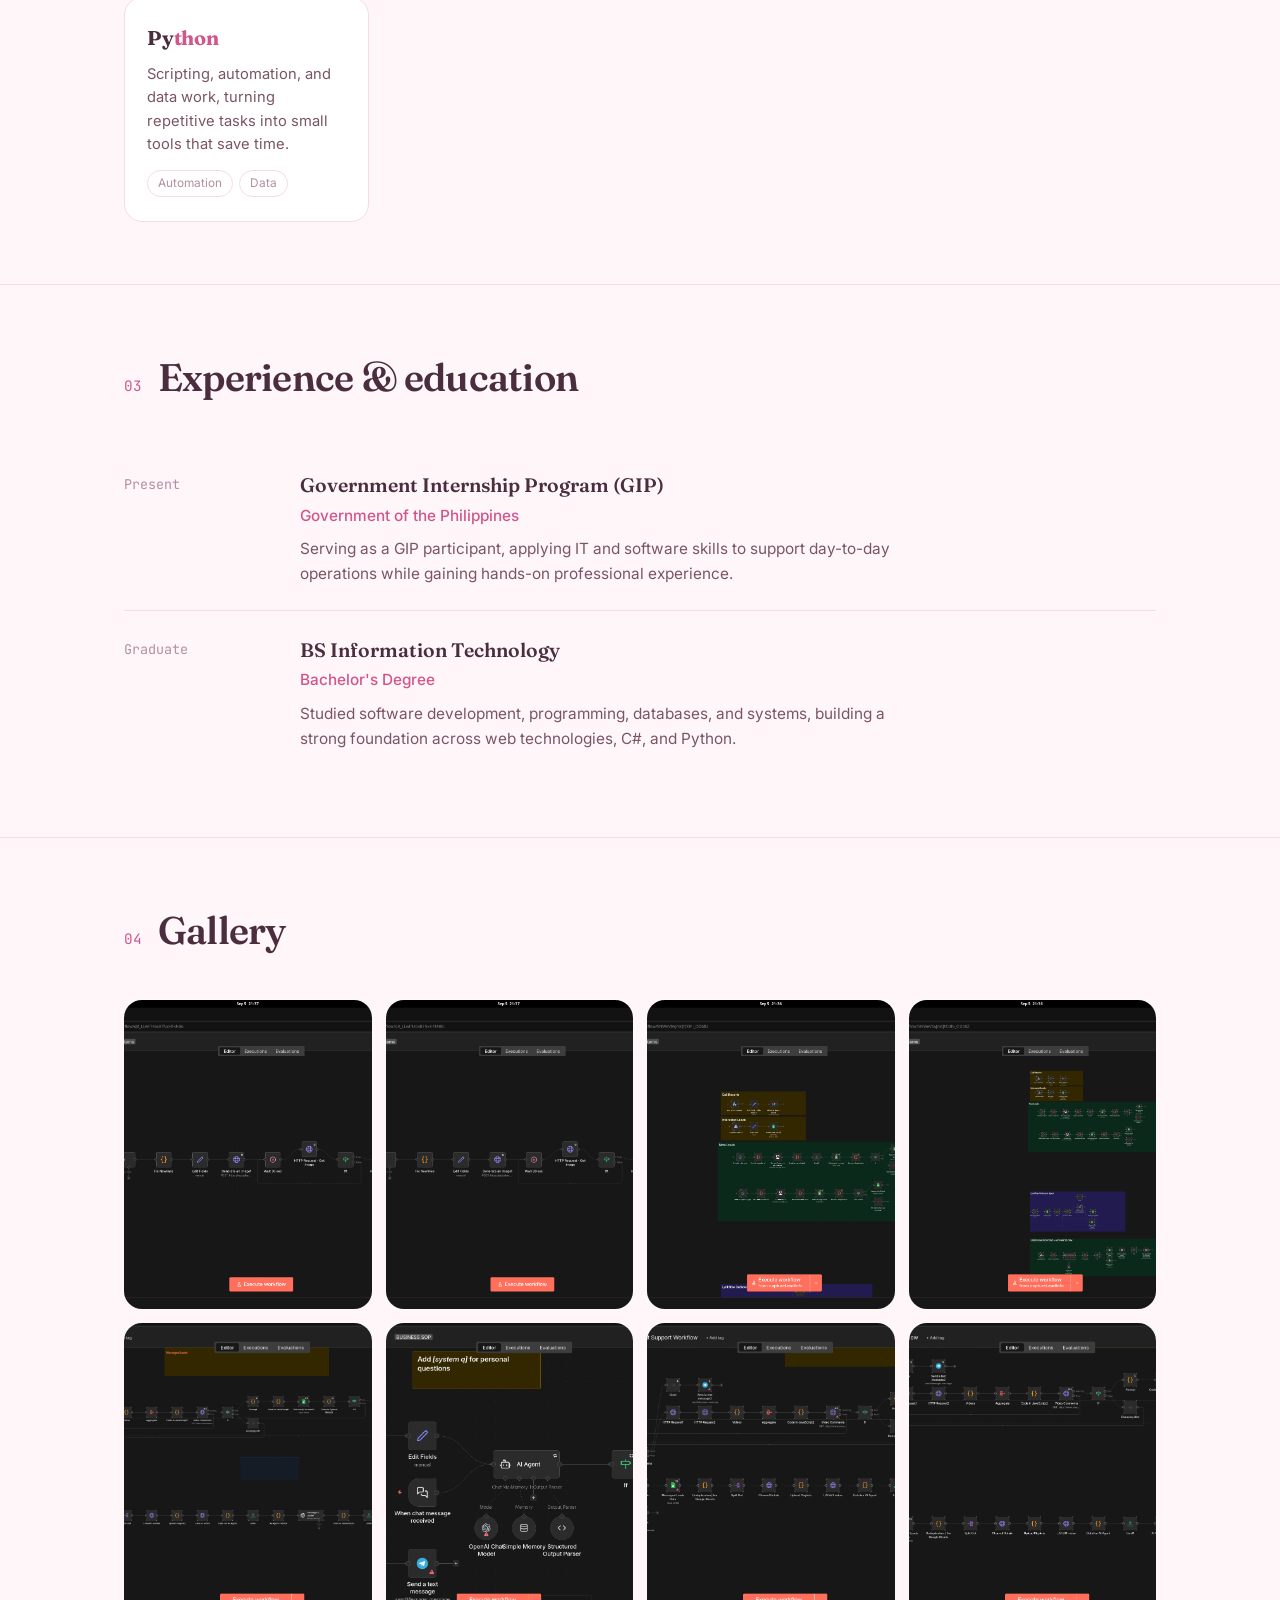
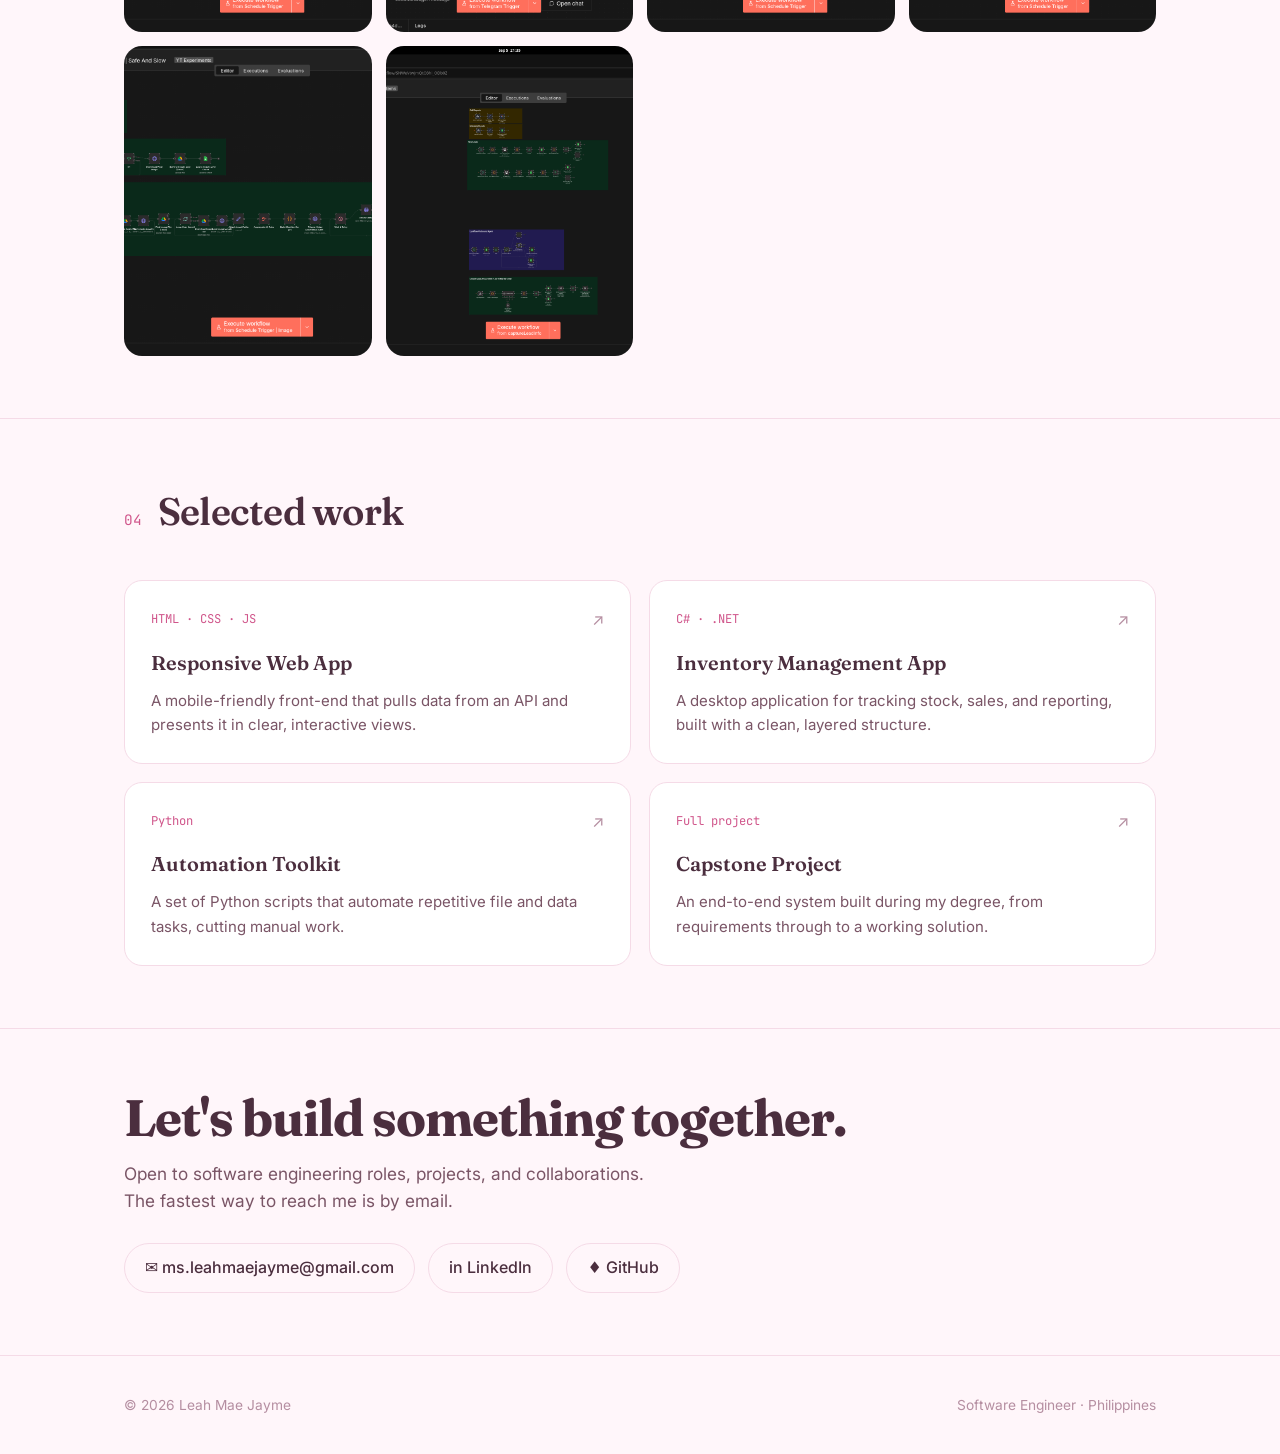
==== commit 0b5a68bd: "save changes and exit the editor to commit. save and update the index.html file with the new links a" ====
--- a/index.html
+++ b/index.html
@@ -18,6 +18,7 @@
       <a href="#about" class="hide-sm">About</a>
       <a href="#skills" class="hide-sm">Skills</a>
       <a href="#experience" class="hide-sm">Experience</a>
+      <a href="#gallery" class="hide-sm">Gallery</a>
       <a href="#work" class="hide-sm">Work</a>
       <a href="#contact">Contact</a>
       <button class="theme-btn" id="theme" aria-label="Toggle dark mode">◐</button>
@@ -135,6 +136,28 @@
     </div>
   </section>
 
+  <section id="gallery">
+  <div class="wrap">
+    <div class="sec-head"><span class="idx">04</span><h2>Gallery</h2></div>
+    <div class="gallery">
+      <figure><img src="n8n1.png" alt="n8n1" loading="lazy"></figure>
+<figure><img src="n8n2.png" alt="n8n2" loading="lazy"></figure>
+<figure><img src="n8n3.png" alt="n8n3" loading="lazy"></figure>
+<figure><img src="n8n4.png" alt="n8n4" loading="lazy"></figure>
+<figure><img src="n8n5.png" alt="n8n5" loading="lazy"></figure>
+<figure><img src="n8n6.png" alt="n8n6" loading="lazy"></figure>
+<figure><img src="n8n7.png" alt="n8n7" loading="lazy"></figure>
+<figure><img src="n8n8.png" alt="n8n8" loading="lazy"></figure>
+<figure><img src="n8n9.png" alt="n8n9" loading="lazy"></figure>
+<figure><img src="n8n10.png" alt="n8n10" loading="lazy"></figure>
+    </div>
+  </div>
+</section>
+
+<div class="lightbox" id="lightbox" aria-hidden="true">
+  <img src="" alt="">
+</div>
+
   <section id="work">
     <div class="wrap">
       <div class="sec-head"><span class="idx">04</span><h2>Selected work</h2></div>
@@ -168,9 +191,9 @@
       <h2>Let's build something together.</h2>
       <p>Open to software engineering roles, projects, and collaborations. The fastest way to reach me is by email.</p>
       <div class="links">
-        <a class="link-pill" href="mailto:leahmae@example.com">✉ leahmae@example.com</a>
-        <a class="link-pill" href="#">in LinkedIn</a>
-        <a class="link-pill" href="#">♦ GitHub</a>
+        <a class="link-pill" href="mailto:ms.leahmaejayme@gmail.com">✉ ms.leahmaejayme@gmail.com</a>
+        <a class="link-pill" href="https://www.linkedin.com/in/leahmaejayme" target="_blank" rel="noopener noreferrer">in LinkedIn</a>
+        <a class="link-pill" href="https://github.com/leahmaejayme" target="_blank" rel="noopener noreferrer">♦ GitHub</a>
       </div>
     </div>
   </section>
--- a/style.css
+++ b/style.css
@@ -224,3 +224,43 @@
   footer .wrap { display: flex; justify-content: space-between; flex-wrap: wrap; gap: 12px; color: var(--muted); font-size: 0.86rem; }
 
   :focus-visible { outline: 2px solid var(--pink-ink); outline-offset: 3px; border-radius: 6px; }
+.gallery{
+  display:grid;
+  grid-template-columns:repeat(auto-fill,minmax(220px,1fr));
+  gap:14px;
+}
+.gallery figure{
+  margin:0;
+  aspect-ratio:4/5;
+  border-radius:18px;
+  overflow:hidden;
+  background:rgba(255,255,255,.05);
+  cursor:zoom-in;
+}
+.gallery img{
+  width:100%;
+  height:100%;
+  object-fit:cover;
+  display:block;
+  transition:transform .4s ease;
+}
+.gallery figure:hover img{transform:scale(1.06)}
+
+.lightbox{
+  position:fixed;
+  inset:0;
+  background:rgba(0,0,0,.85);
+  display:none;
+  align-items:center;
+  justify-content:center;
+  padding:24px;
+  z-index:999;
+  cursor:zoom-out;
+}
+.lightbox.open{display:flex}
+.lightbox img{
+  max-width:100%;
+  max-height:100%;
+  border-radius:16px;
+}
+section{scroll-margin-top:80px}
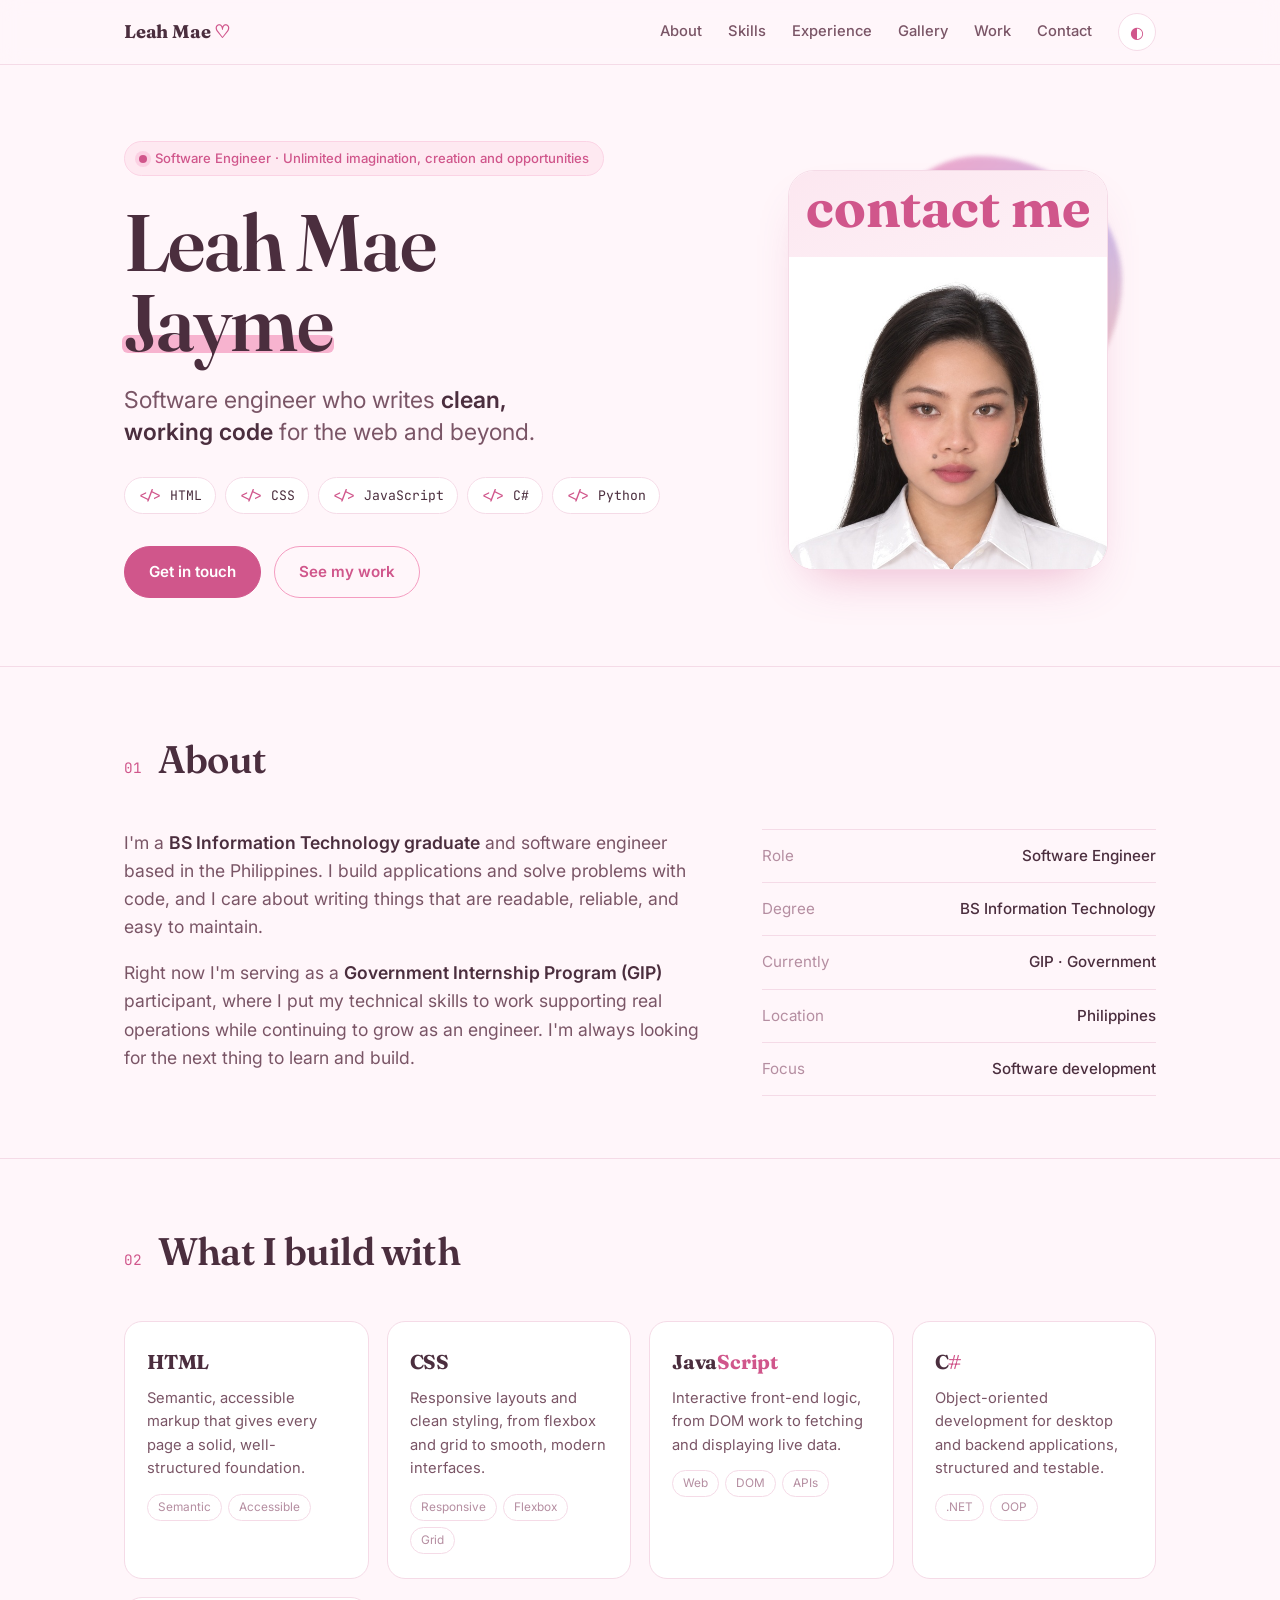
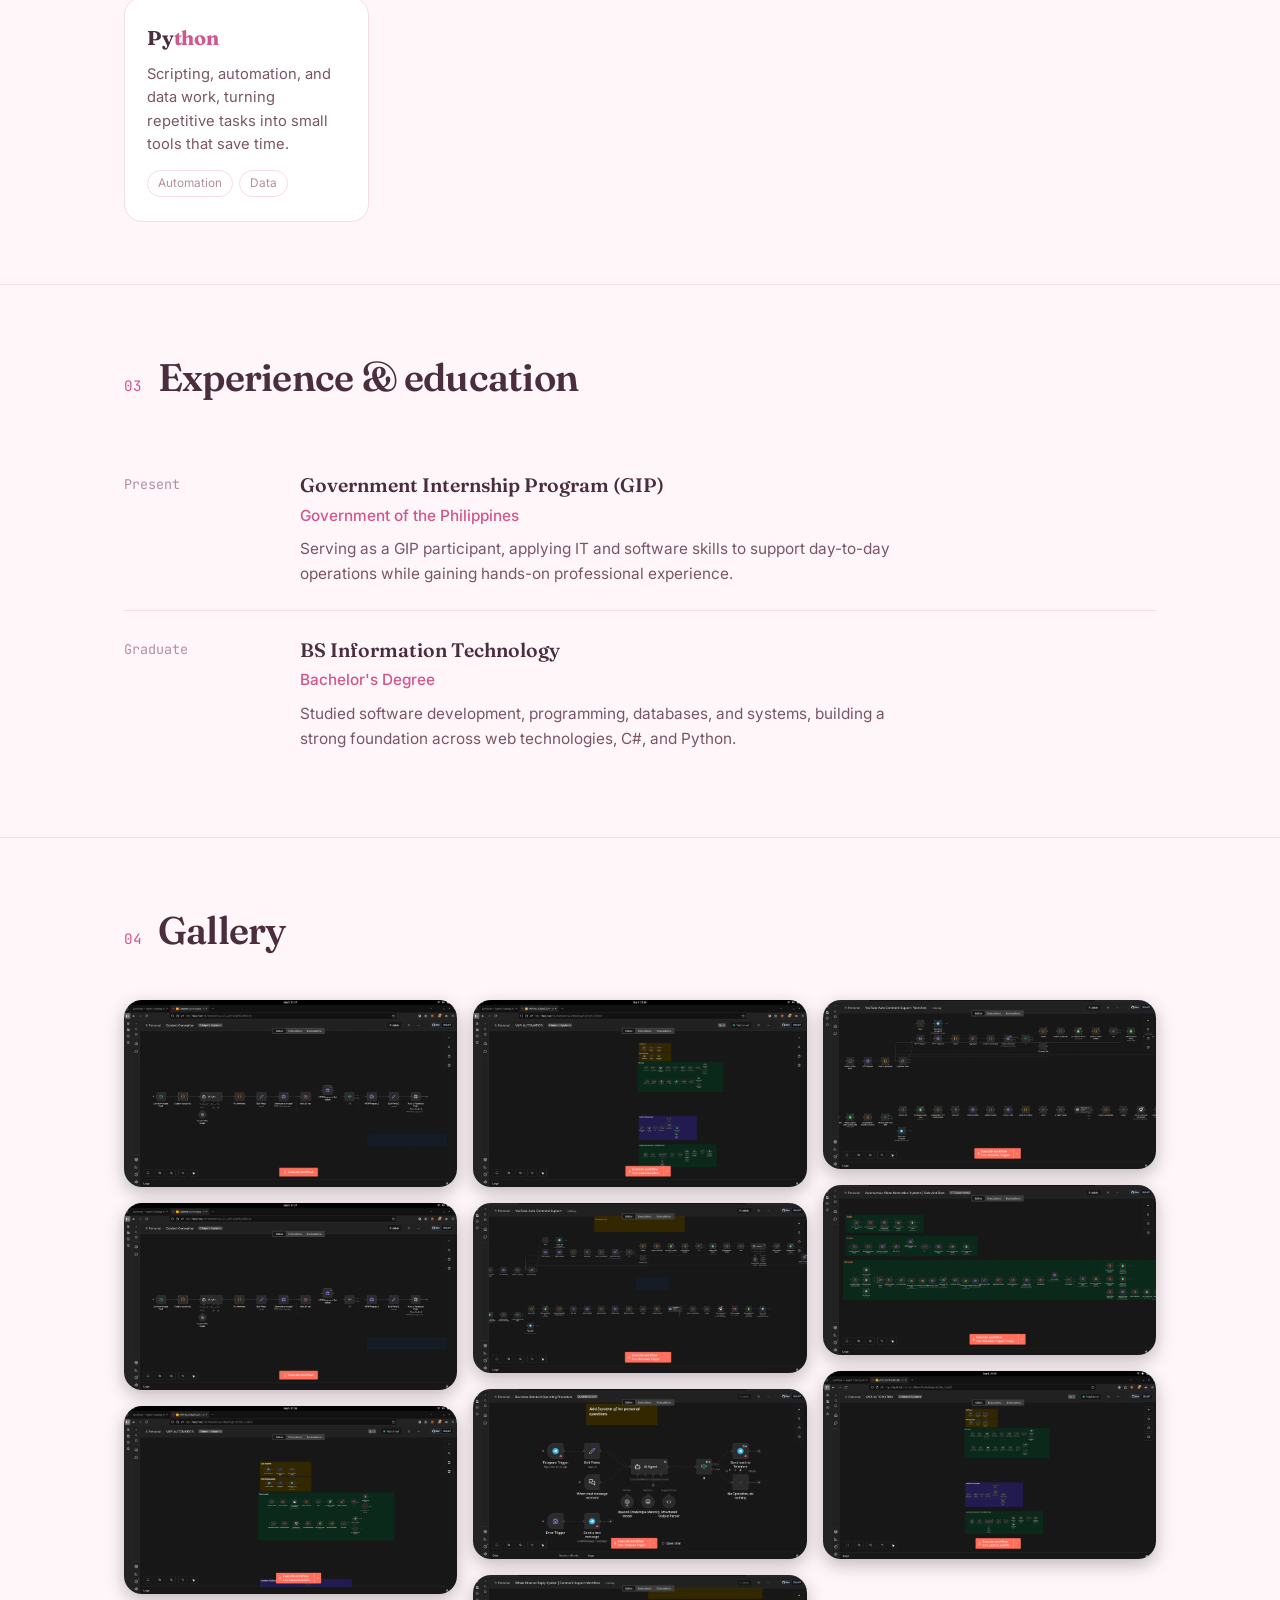
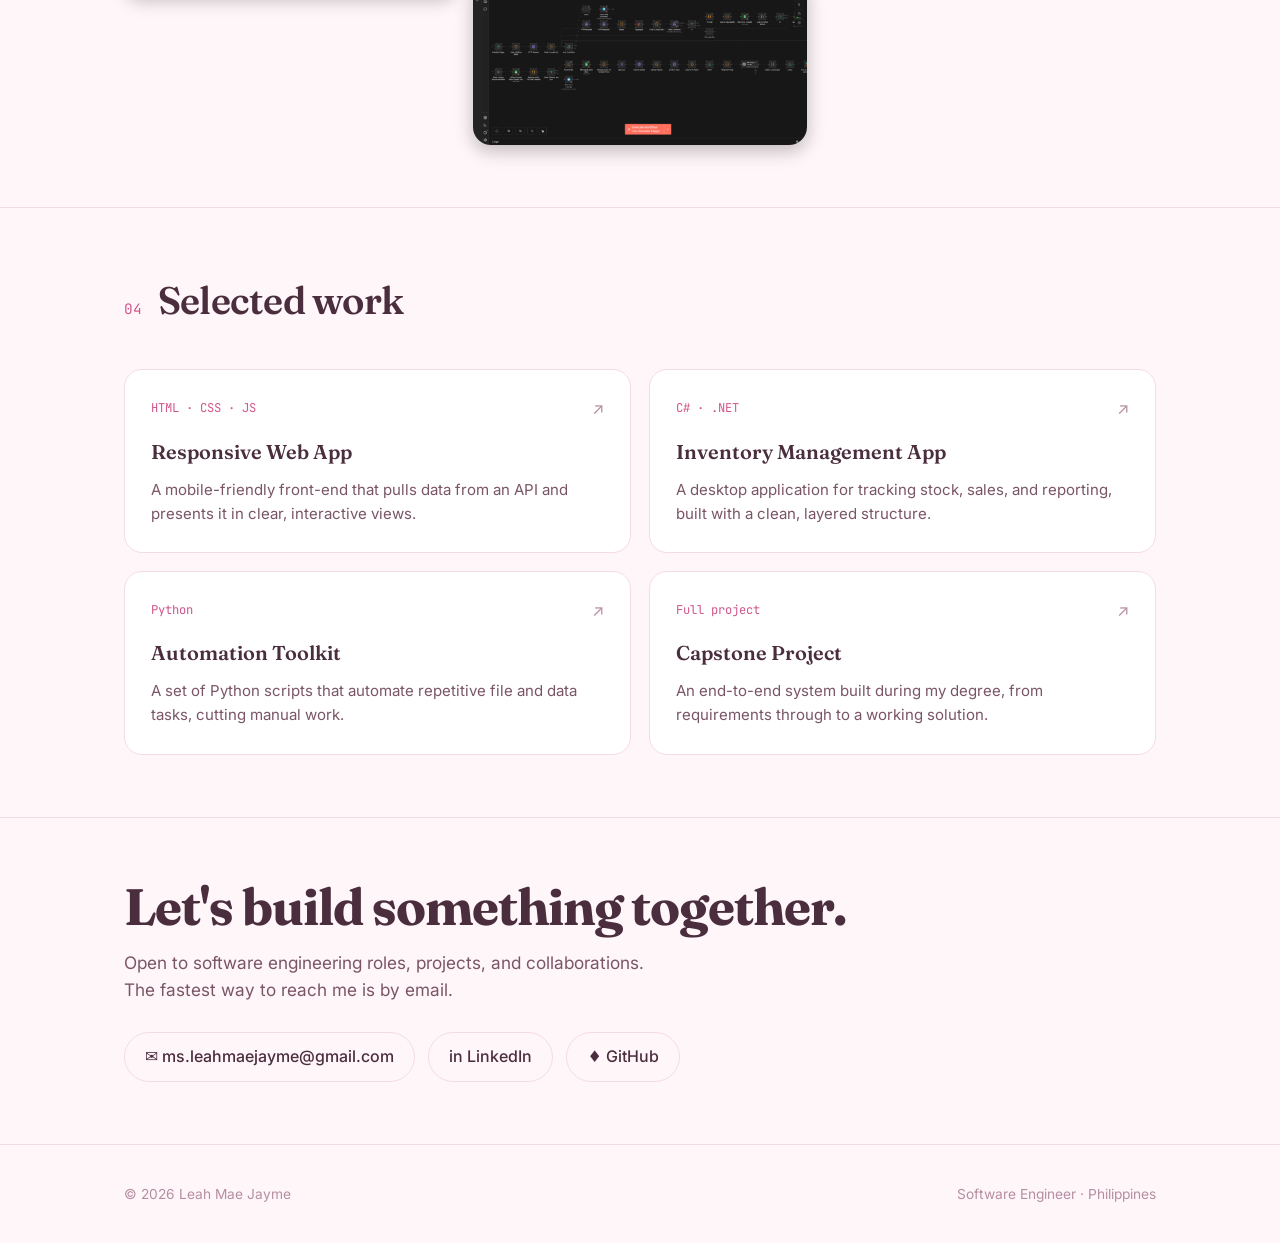
==== commit d444928c: "save changes to index.html and style.css, updated contact links and gallery section. save the change" ====
--- a/index.html
+++ b/index.html
@@ -192,8 +192,8 @@
       <p>Open to software engineering roles, projects, and collaborations. The fastest way to reach me is by email.</p>
       <div class="links">
         <a class="link-pill" href="mailto:ms.leahmaejayme@gmail.com">✉ ms.leahmaejayme@gmail.com</a>
-        <a class="link-pill" href="https://www.linkedin.com/in/leahmaejayme" target="_blank" rel="noopener noreferrer">in LinkedIn</a>
-        <a class="link-pill" href="https://github.com/leahmaejayme" target="_blank" rel="noopener noreferrer">♦ GitHub</a>
+        <a class="link-pill" href="https://www.linkedin.com/in/leahmae-jayme-90a3113ab/" target="_blank" rel="noopener noreferrer">in LinkedIn</a>
+        <a class="link-pill" href="https://github.com/msJayme" target="_blank" rel="noopener noreferrer">♦ GitHub</a>
       </div>
     </div>
   </section>
--- a/style.css
+++ b/style.css
@@ -224,27 +224,32 @@
   footer .wrap { display: flex; justify-content: space-between; flex-wrap: wrap; gap: 12px; color: var(--muted); font-size: 0.86rem; }
 
   :focus-visible { outline: 2px solid var(--pink-ink); outline-offset: 3px; border-radius: 6px; }
+
+/* Gallery (Pinterest-style masonry) */
 .gallery{
-  display:grid;
-  grid-template-columns:repeat(auto-fill,minmax(220px,1fr));
-  gap:14px;
+  column-width:300px;
+  column-gap:16px;
 }
 .gallery figure{
-  margin:0;
-  aspect-ratio:4/5;
+  margin:0 0 16px;
+  break-inside:avoid;
   border-radius:18px;
   overflow:hidden;
   background:rgba(255,255,255,.05);
   cursor:zoom-in;
+  position:relative;
+  box-shadow:0 6px 18px rgba(0,0,0,.25);
+  transition:transform .3s ease, box-shadow .3s ease;
+}
+.gallery figure:hover{
+  transform:translateY(-4px);
+  box-shadow:0 14px 30px rgba(0,0,0,.35);
 }
 .gallery img{
   width:100%;
-  height:100%;
-  object-fit:cover;
+  height:auto;
   display:block;
-  transition:transform .4s ease;
-}
-.gallery figure:hover img{transform:scale(1.06)}
+}
 
 .lightbox{
   position:fixed;
@@ -262,5 +267,4 @@
   max-width:100%;
   max-height:100%;
   border-radius:16px;
-}
-section{scroll-margin-top:80px}+}
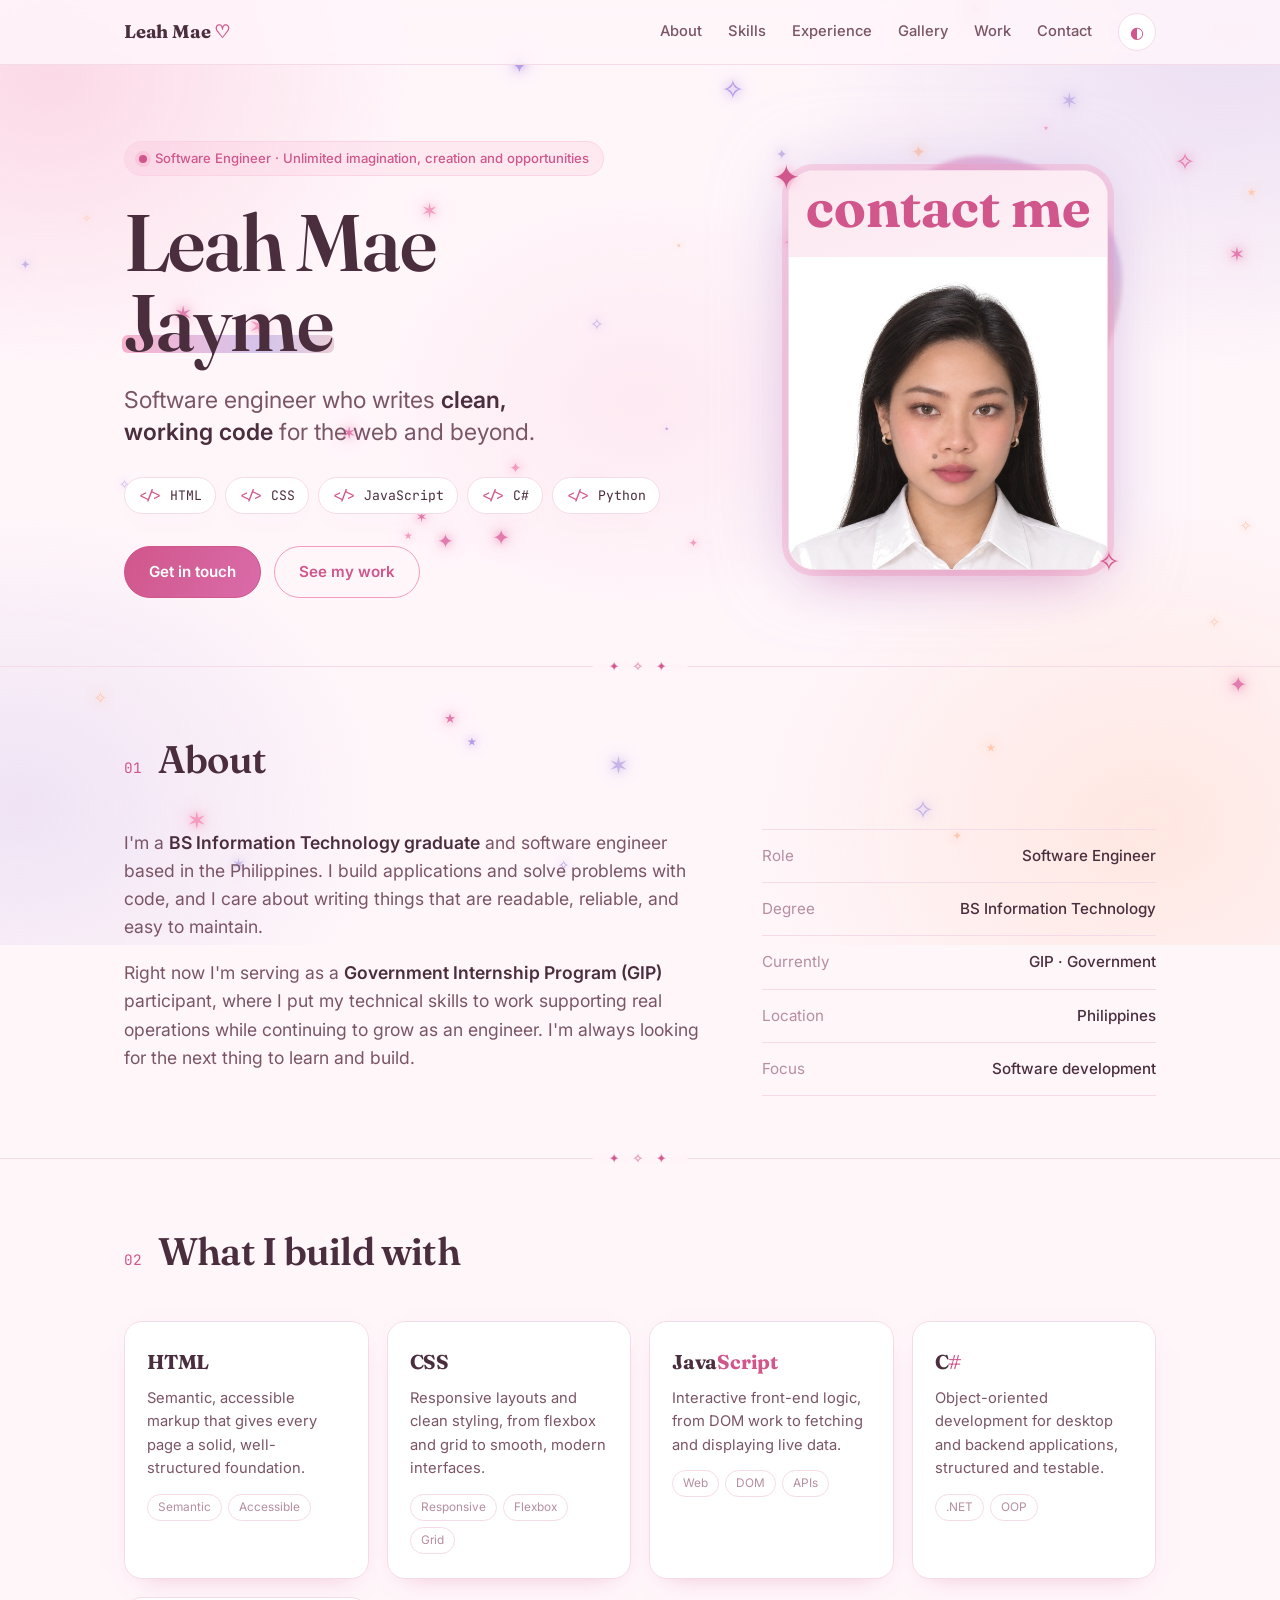
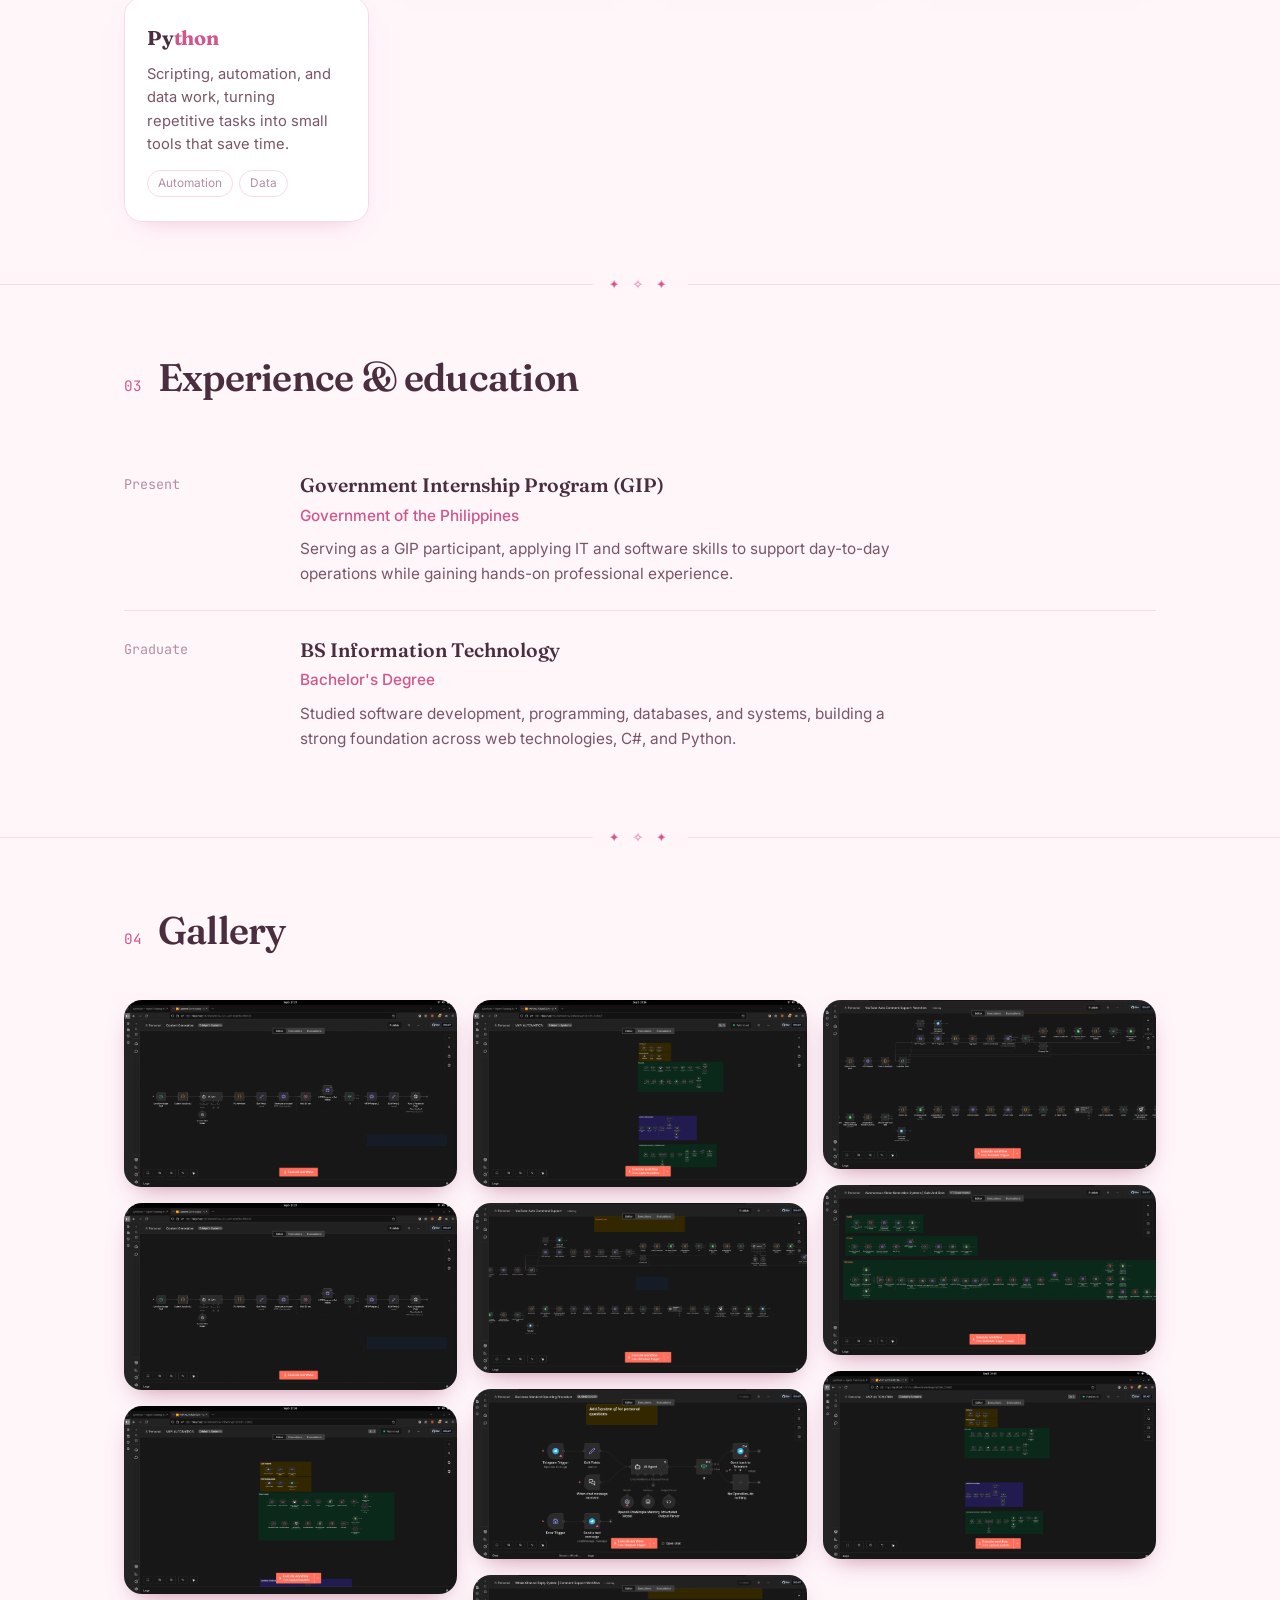
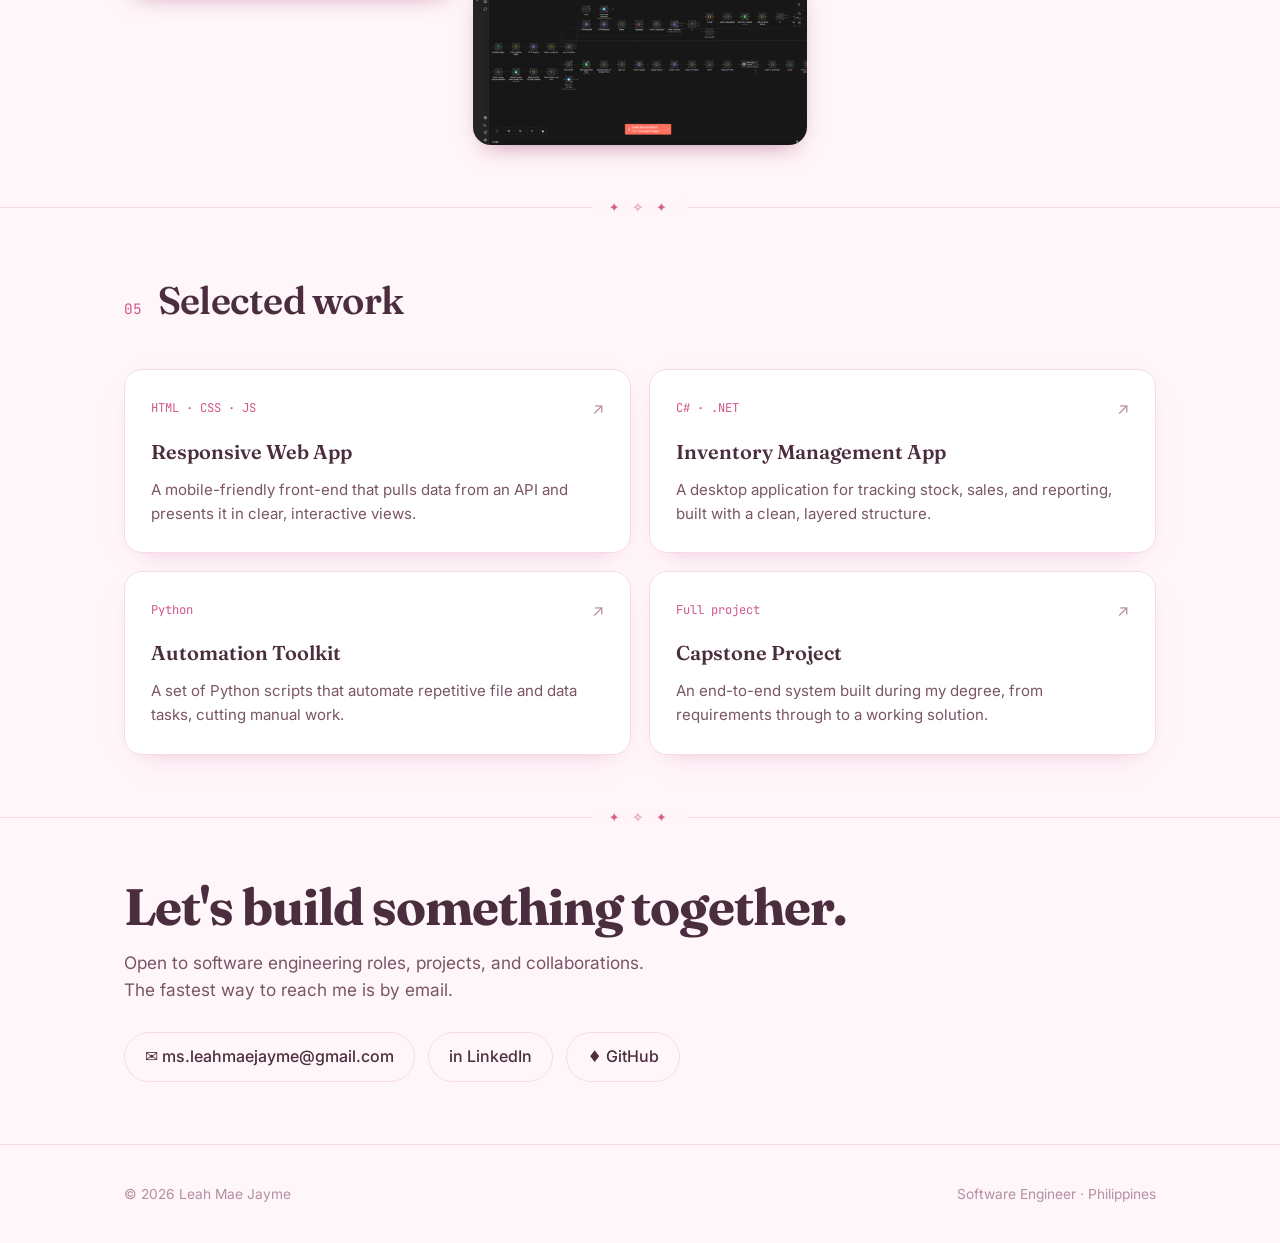
==== commit 875b29c7: "save evertyhing i changed. thanks." ====
--- a/index.html
+++ b/index.html
@@ -160,7 +160,7 @@
 
   <section id="work">
     <div class="wrap">
-      <div class="sec-head"><span class="idx">04</span><h2>Selected work</h2></div>
+      <div class="sec-head"><span class="idx">05</span><h2>Selected work</h2></div>
       <div class="proj">
         <a class="card" href="#contact">
           <div class="top"><span class="stack">HTML · CSS · JS</span><span class="arrow">↗</span></div>
--- a/style.css
+++ b/style.css
@@ -267,4 +267,165 @@
   max-width:100%;
   max-height:100%;
   border-radius:16px;
+}
+
+
+/* ===== Dreamy fantasy layer — LIGHT MODE ONLY =====
+   Load this AFTER style.css. Everything fades out in dark mode
+   because --dream is 1 in light mode and 0 in dark mode. */
+
+:root{
+  --dream:1;
+  --swash:linear-gradient(90deg,#F49CC0,#C6B4E6,#FFC9B0,#F49CC0);
+  --btn-grad:linear-gradient(120deg,#D0568B,#D96AA7,#B76BC9);
+}
+@media (prefers-color-scheme: dark){
+  :root:not([data-theme="light"]){--dream:0;--swash:var(--pink);--btn-grad:none;}
+}
+:root[data-theme="dark"]{--dream:0;--swash:var(--pink);--btn-grad:none;}
+
+/* Soft pastel clouds drifting behind everything */
+body::before{
+  content:"";
+  position:fixed; inset:-5%;
+  z-index:-1; pointer-events:none;
+  opacity:var(--dream);
+  transition:opacity .6s ease;
+  background:
+    radial-gradient(520px 420px at 8% 12%, rgba(244,156,192,.32), transparent 70%),
+    radial-gradient(620px 480px at 92% 8%, rgba(198,180,230,.36), transparent 70%),
+    radial-gradient(560px 460px at 86% 88%, rgba(255,201,176,.32), transparent 70%),
+    radial-gradient(520px 420px at 6% 86%, rgba(198,180,230,.28), transparent 70%),
+    radial-gradient(380px 300px at 50% 45%, rgba(251,211,228,.35), transparent 70%);
+  animation:dream-drift 20s ease-in-out infinite alternate;
+}
+@keyframes dream-drift{
+  to{transform:scale(1.08) translate(-1.5%,1.2%);}
+}
+
+/* Twinkling stars (created by sparkles.js) */
+.dream-layer{
+  position:fixed; inset:0;
+  z-index:-1; pointer-events:none; overflow:hidden;
+  opacity:var(--dream);
+  transition:opacity .6s ease;
+}
+.sparkle{
+  position:absolute;
+  font-size:var(--s,14px);
+  line-height:1;
+  text-shadow:0 0 10px currentColor, 0 0 22px currentColor;
+  animation:twinkle var(--t,4s) ease-in-out var(--d,0s) infinite;
+}
+@keyframes twinkle{
+  0%,100%{opacity:.12; transform:scale(.55) rotate(0deg);}
+  50%{opacity:.95; transform:scale(1.15) rotate(30deg);}
+}
+
+/* Cursor sparkle trail */
+.trail-layer{
+  position:fixed; inset:0;
+  z-index:200; pointer-events:none; overflow:hidden;
+  opacity:var(--dream);
+}
+.trail{
+  position:absolute;
+  font-size:14px; line-height:1;
+  text-shadow:0 0 8px currentColor;
+  animation:trail .9s ease-out forwards;
+}
+@keyframes trail{
+  0%{opacity:1; transform:translate(-50%,-50%) scale(1);}
+  100%{opacity:0; transform:translate(calc(-50% + var(--dx,0px)),calc(-50% + 38px)) scale(.3) rotate(140deg);}
+}
+
+/* Sparkle dividers between sections */
+section{position:relative;}
+section:not(.hero)::before{
+  content:"✦  ✧  ✦";
+  position:absolute; top:0; left:50%;
+  transform:translate(-50%,-50%);
+  padding:2px 16px;
+  border-radius:999px;
+  font-size:.8rem; letter-spacing:.35em; white-space:nowrap;
+  color:var(--pink-ink);
+  background:color-mix(in srgb, var(--blush) 75%, transparent);
+  backdrop-filter:blur(4px);
+  opacity:var(--dream);
+  pointer-events:none;
+}
+
+/* Name underline becomes a shimmering rainbow swash */
+.hero h1 .last::after{
+  background:var(--swash);
+  background-size:200% 100%;
+  animation:
+    swash 0.7s cubic-bezier(.5,.1,.2,1) 0.5s forwards,
+    dream-shimmer 6s linear 1.3s infinite;
+}
+@keyframes dream-shimmer{
+  to{background-position:200% 0;}
+}
+
+/* Glow around the profile photo + corner stars */
+.photo{
+  box-shadow:
+    0 24px 50px -24px color-mix(in srgb, var(--pink-ink) 45%, transparent),
+    0 0 0 6px color-mix(in srgb, var(--pink) calc(var(--dream) * 35%), transparent),
+    0 0 70px color-mix(in srgb, var(--lav) calc(var(--dream) * 60%), transparent);
+}
+.photo-frame::before,
+.photo-frame::after{
+  position:absolute; z-index:2; pointer-events:none;
+  color:var(--pink-ink);
+  text-shadow:0 0 12px var(--pink);
+  animation:twinkle-soft 3.2s ease-in-out infinite;
+}
+.photo-frame::before{content:"✦"; top:-20px; left:-16px; font-size:2.1rem;}
+.photo-frame::after{content:"✧"; bottom:-14px; right:-12px; font-size:1.7rem; animation-delay:1.4s;}
+@keyframes twinkle-soft{
+  0%,100%{opacity:calc(var(--dream) * .25); transform:scale(.7) rotate(0deg);}
+  50%{opacity:calc(var(--dream) * 1); transform:scale(1.15) rotate(25deg);}
+}
+
+/* Cards, chips and skills: gentle pastel glow */
+.skill,.card,.chip{
+  box-shadow:0 10px 26px -18px color-mix(in srgb, var(--pink-ink) calc(var(--dream) * 55%), transparent);
+}
+.skill:hover,.card:hover{
+  box-shadow:
+    0 16px 36px -14px color-mix(in srgb, var(--pink) calc(var(--dream) * 75%), transparent),
+    0 0 0 4px color-mix(in srgb, var(--lav) calc(var(--dream) * 28%), transparent);
+}
+
+/* Shimmery gradient button */
+.btn:not(.ghost){
+  background-image:var(--btn-grad);
+  background-size:200% 100%;
+  transition:transform .15s, box-shadow .2s, background-position .5s;
+}
+.btn:not(.ghost):hover{background-position:100% 0;}
+
+/* Gallery: dreamy glow instead of heavy black shadow */
+.gallery figure{
+  box-shadow:0 10px 26px -12px color-mix(in srgb, var(--pink-ink) calc(var(--dream) * 55%), rgba(0,0,0,.35));
+}
+.gallery figure:hover{
+  box-shadow:
+    0 18px 36px -12px color-mix(in srgb, var(--pink) calc(var(--dream) * 80%), rgba(0,0,0,.45)),
+    0 0 0 4px color-mix(in srgb, var(--lav) calc(var(--dream) * 40%), transparent);
+}
+
+/* Respect reduced-motion settings */
+@media (prefers-reduced-motion: reduce){
+  body::before,
+  .sparkle,
+  .photo-frame::before,
+  .photo-frame::after{animation:none;}
+  .sparkle{opacity:.5;}
+  .trail-layer{display:none;}
+  .hero h1 .last::after{
+    transform:scaleX(1);
+    animation:none;
+  }
 }
